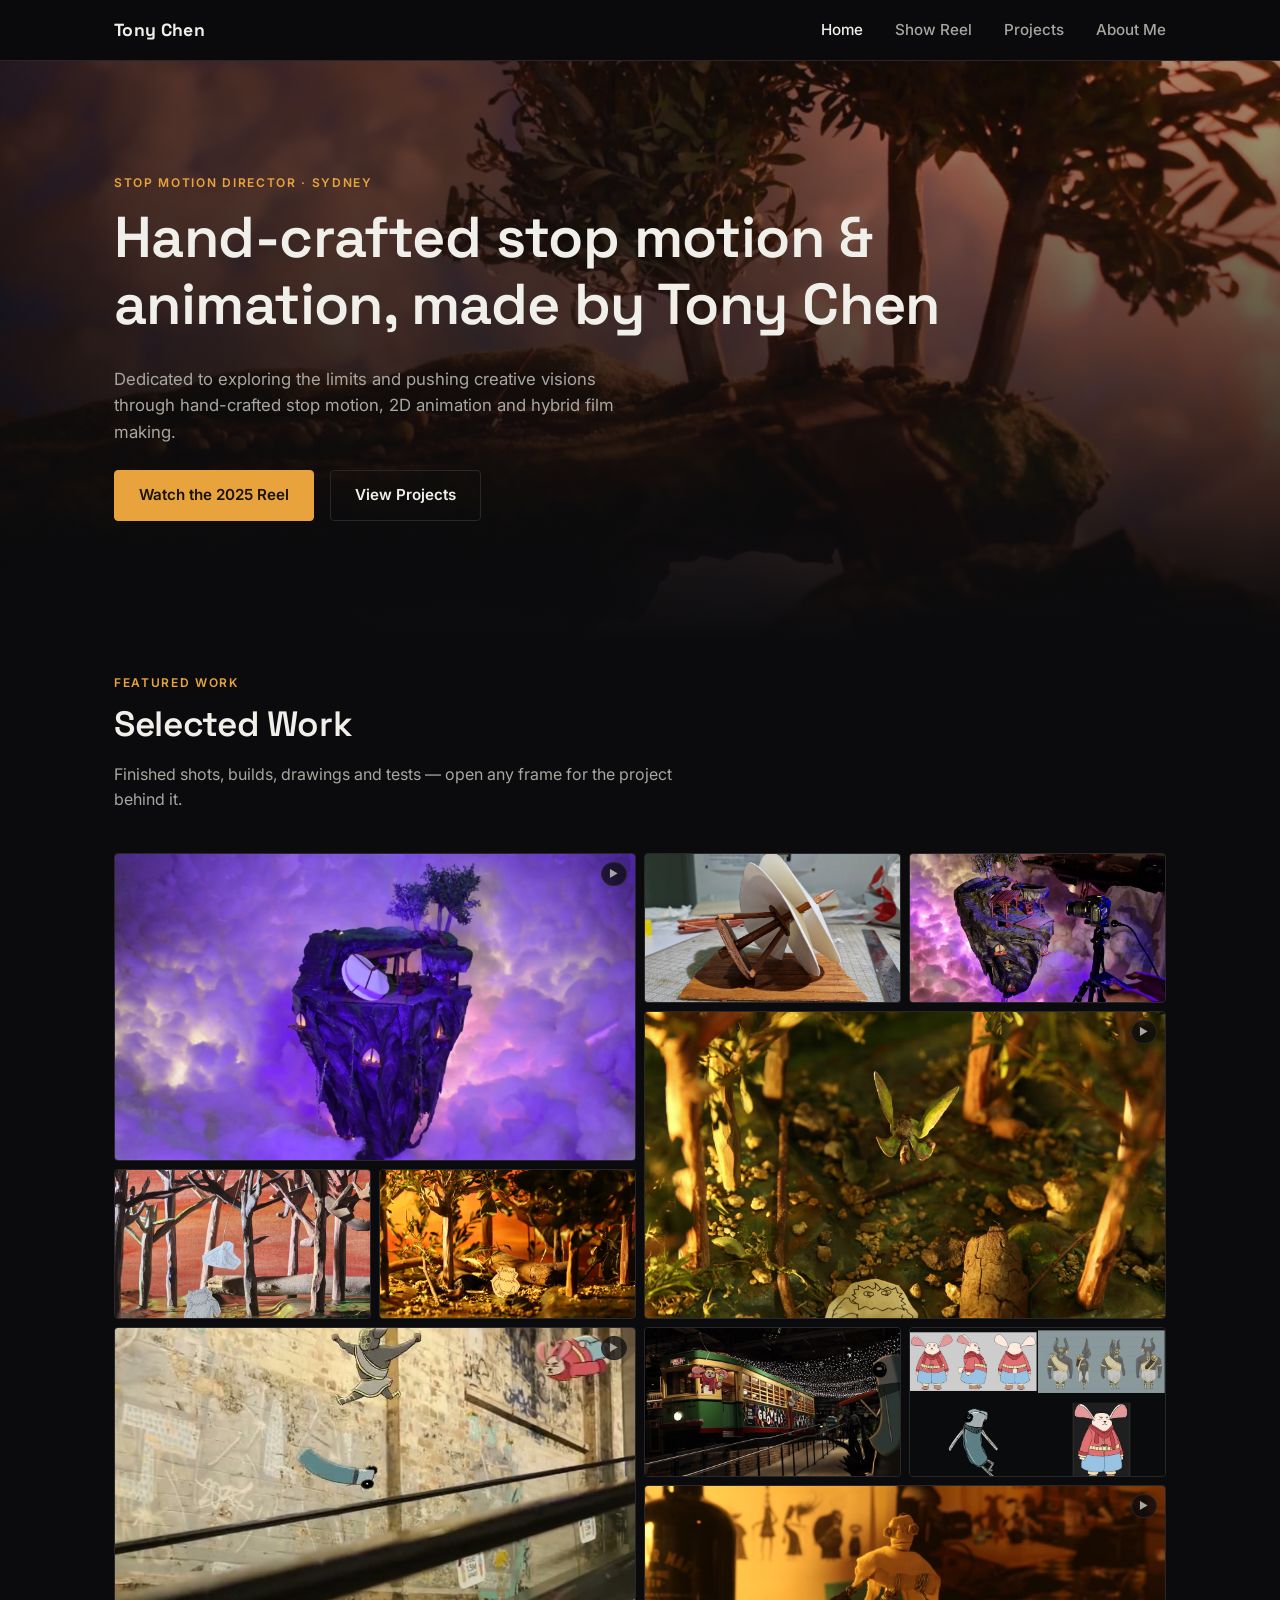
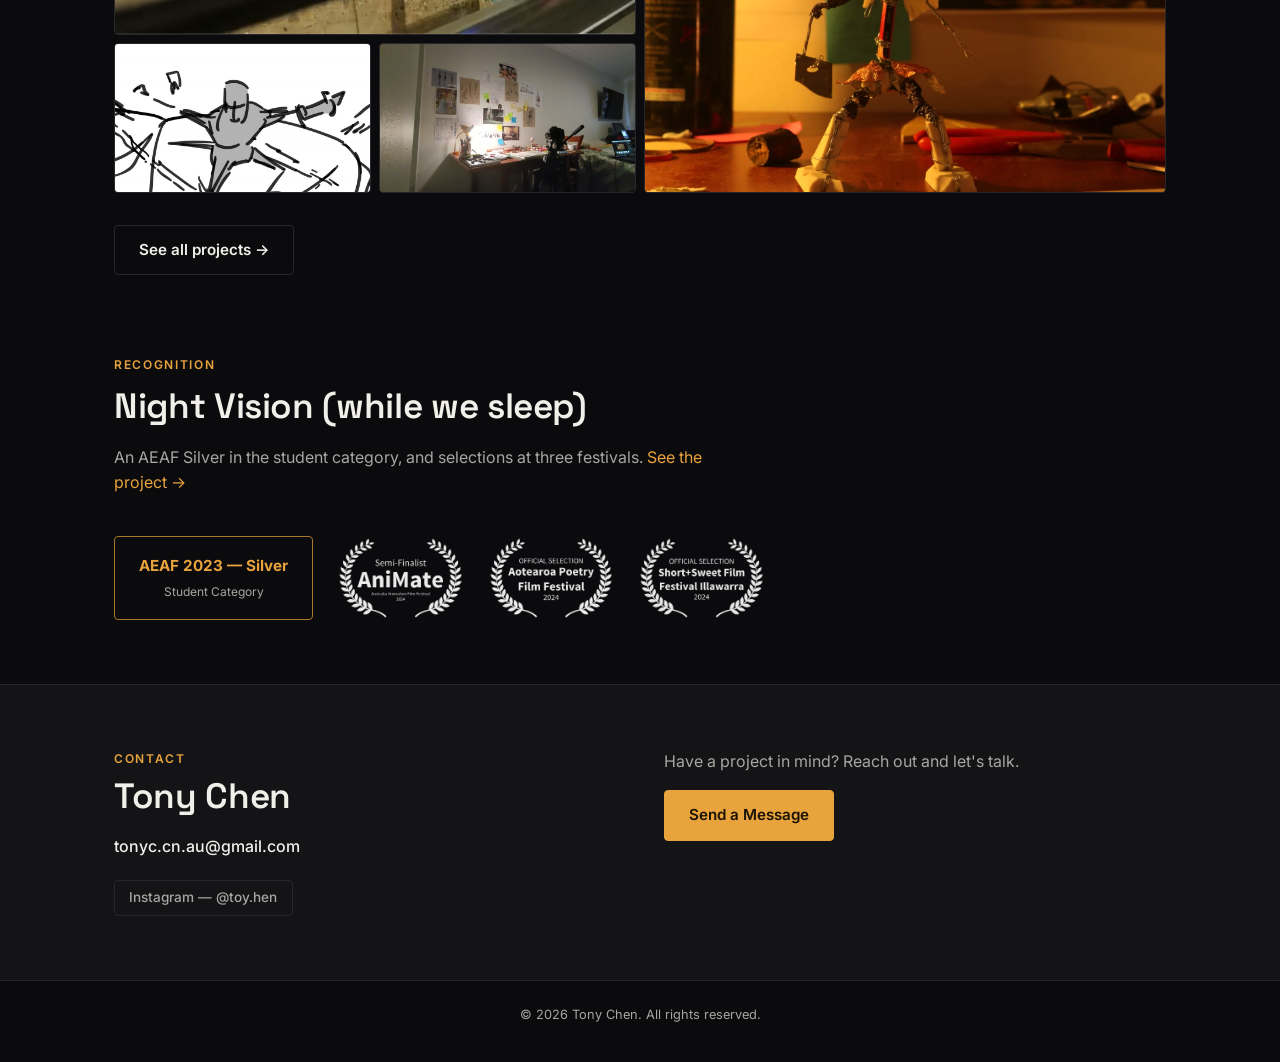
==== index.html @ a819152e "Portfolio site: first public version Hand-coded static site replacing the Wix original. Four project" ====
<!DOCTYPE html>
<html lang="en">
<head>
<meta charset="UTF-8">
<meta name="viewport" content="width=device-width, initial-scale=1.0">
<title>Tony Chen — Stop Motion &amp; Animation Direction</title>
<meta name="description" content="Portfolio of Tony Chen — stop motion, 2D animation and hybrid film making.">
<!-- og:image paths are relative. Once the site has a domain, make the og:/twitter:
     URLs absolute — some scrapers will not resolve a relative one. -->
<meta property="og:type" content="website">
<meta property="og:title" content="Tony Chen — Stop Motion &amp; Animation Direction">
<meta property="og:description" content="Hand-crafted stop motion, 2D animation and hybrid film making.">
<meta property="og:image" content="images/hero-poster.jpg">
<meta name="twitter:card" content="summary_large_image">
<link rel="preconnect" href="https://fonts.googleapis.com">
<link href="https://fonts.googleapis.com/css2?family=Inter:wght@400;500;600&family=Space+Grotesk:wght@600;700&display=swap" rel="stylesheet">
<link rel="stylesheet" href="css/style.css">
</head>
<body>

<header class="site-header">
  <nav class="nav">
    <a href="index.html" class="nav-brand">Tony Chen</a>
    <button class="nav-toggle" aria-label="Toggle navigation" aria-expanded="false">&#9776;</button>
    <ul class="nav-links">
      <li><a href="index.html" aria-current="page">Home</a></li>
      <li><a href="reel.html">Show Reel</a></li>
      <li><a href="projects.html">Projects</a></li>
      <li><a href="about.html">About Me</a></li>
    </ul>
  </nav>
</header>

<!-- Hero loop: LUM_0269, the island deck against cloud. 14.3s, 24fps, 471KB.
     It loops on a CROSSFADE — the clip's tail is blended into its head, so the
     footage returns to its own first frame with no cut. That works on any shot
     and nothing ever plays backwards, which is why it replaced the palindrome
     the first hero used: a palindrome reversed the shot's propeller and made
     the cloud breathe in and out.

     NO ZOOM. A sine-eased zoom was tried here and cut on 15 Aug 2026 — Tony
     found it motion-sickening. The shot is locked off, so what is left is the
     cloud drifting in the upper right and nothing else. That is deliberate:
     this is the one clip on the site that plays unasked, so it should be calm.

     The poster is frame 0 of the loop (source t=1.2s), so the still-to-motion
     swap is invisible and a refused autoplay just leaves a still. It is
     decorative: aria-hidden, not focusable, no controls.
     An alternative cut of LUM_0272 is at ../hero-alt-LUM_0272.mp4 (outside the
     site so it never ships) — drop it in as hero-loop.mp4 to switch. -->
<section class="hero" data-hero-video>
  <video class="hero-media" data-src="images/hero-loop.mp4" poster="images/hero-poster.jpg"
         muted loop playsinline preload="none" aria-hidden="true" tabindex="-1"></video>
  <div class="container hero-inner">
    <p class="eyebrow">Stop Motion Director &middot; Sydney</p>
    <h1>Hand-crafted stop motion &amp; animation, made by Tony Chen</h1>
    <p class="hero-tagline">Dedicated to exploring the limits and pushing creative visions through hand-crafted stop motion, 2D animation and hybrid film making.</p>
    <div class="hero-actions">
      <a href="reel.html" class="btn btn-primary">Watch the 2025 Reel</a>
      <a href="projects.html" class="btn btn-ghost">View Projects</a>
    </div>
  </div>
</section>

<!-- The reel embed moved to reel.html. The hero carries a silent cut of it and
     the hero CTA is the way through, so an embed here would only be the same
     film twice on one page. -->

<section class="section-tight">
  <div class="container">
    <div class="section-head">
      <p class="eyebrow">Featured Work</p>
      <h2>Selected Work</h2>
      <p>Finished shots, builds, drawings and tests &mdash; open any frame for
        the project behind it.</p>
    </div>

    <!-- CONTACT SHEET.
         Cells auto-place with `grid-auto-flow: dense`, so the order here is the
         only thing that decides the layout — no cell is hand-positioned, and
         adding one does not mean re-planning the grid.

         TILING: a feature is 2x2, a frame is 1x1. The order below is
         **feature, frame, frame — repeated four times**, which is the one
         arrangement that tiles with no holes at 4, 3 AND 2 columns. An order
         tuned for 4 columns alone opened three holes at the 3-column
         breakpoint. **If you add or remove cells, re-check every breakpoint**:
         rows x cols must equal features*4 + frames.

         NO CAPTIONS, deliberately. This is the home page and the images are
         meant to be judged on looks, so nothing is titled here — the projects
         page carries the names and the detail. That makes each image's `alt`
         the only accessible name its link has, so **every cell must keep a
         descriptive alt**.

         Only the features carry data-clip, and even then the still is the
         point — the clip is a bonus that never loads on touch, where there is
         no pointer to trigger it. -->
    <div class="sheet" data-sheet>

      <!-- VINCI'S VOYAGE — finished / build / studio -->
      <a class="sheet-cell is-feature" href="projects/vincis-voyage.html"
         data-clip="images/projects/vv-water.mp4">
        <img src="images/projects/vv-moment-dusk.jpg"
             alt="The floating island lit from within, drifting in violet cloud" loading="lazy">
      </a>
      <a class="sheet-cell" href="projects/vincis-voyage.html">
        <img src="images/projects/vv-propeller-2.jpg"
             alt="The propeller laid on cutting mat" loading="lazy">
      </a>
      <a class="sheet-cell" href="projects/vincis-voyage.html">
        <img src="images/projects/vv-shoot-m1-poster.jpg"
             alt="The island set lit magenta with the camera beside it" loading="lazy">
      </a>

      <!-- NIGHT VISION — finished night half / the day half / studio -->
      <a class="sheet-cell is-feature" href="projects/night-vision.html"
         data-clip="images/projects/nv-shot3.mp4">
        <img src="images/projects/nv-shot3-poster.jpg"
             alt="A leaf-winged creature hovering over the forest floor in warm gold light" loading="lazy">
      </a>
      <a class="sheet-cell" href="projects/night-vision.html">
        <img src="images/projects/nv-test-clip-poster.jpg"
             alt="Early test shot of Night Vision" loading="lazy">
      </a>
      <a class="sheet-cell" href="projects/night-vision.html">
        <img src="images/projects/nv-step-s2-poster.jpg"
             alt="The forest set under warm light, the paper creature among fallen logs" loading="lazy">
      </a>

      <!-- TRAMSHEDS JOY RIDE — finished / location / character design -->
      <a class="sheet-cell is-feature" href="projects/tramsheds-joyride.html"
         data-clip="images/projects/tj-s060-after.mp4">
        <img src="images/projects/tj-s060-after-poster.jpg"
             alt="Hand-drawn characters composited onto the brick wall above the tram line" loading="lazy">
      </a>
      <a class="sheet-cell" href="projects/tramsheds-joyride.html">
        <img src="images/projects/tramsheds-joyride.jpg"
             alt="The green tram under strings of lights, with the characters composited in" loading="lazy">
      </a>
      <a class="sheet-cell" href="projects/tramsheds-joyride.html">
        <img src="images/projects/tj-character.jpg"
             alt="Turnarounds for the rabbit, the cat and Ben the Can" loading="lazy">
      </a>

      <!-- PIECE IT TOGETHER — finished / animatic / studio -->
      <a class="sheet-cell is-feature" href="projects/piece-it-together.html"
         data-clip="images/projects/pit-highlight.mp4">
        <img src="images/projects/pit-highlight.jpg"
             alt="The wire and paper puppet standing on the workbench under a desk lamp" loading="lazy">
      </a>
      <a class="sheet-cell" href="projects/piece-it-together.html">
        <img src="images/projects/pit-animatic-poster.jpg"
             alt="A figure drawn in bold line for the animatic" loading="lazy">
      </a>
      <a class="sheet-cell" href="projects/piece-it-together.html">
        <img src="images/projects/pit-shoot-poster.jpg"
             alt="The workbench set up to shoot, lit by a desk lamp" loading="lazy">
      </a>

    </div>
    <p style="margin-top:2rem;"><a href="projects.html" class="btn btn-ghost">See all projects &rarr;</a></p>
  </div>
</section>

<!-- All four of these are for Night Vision, so the section says so and links
     there. They are not a general award shelf and must not read as one. -->
<section class="section-tight">
  <div class="container">
    <div class="section-head">
      <p class="eyebrow">Recognition</p>
      <h2>Night Vision (while we sleep)</h2>
      <p>An AEAF Silver in the student category, and selections at three
        festivals. <a href="projects/night-vision.html">See the project &rarr;</a></p>
    </div>
    <div class="laurels">
      <a class="laurel-badge" href="https://aeaf.tv/hall-of-fame/aeaf-awardfs-2023-winners" target="_blank" rel="noopener">
        <span class="badge-award">AEAF 2023 &mdash; Silver</span>
        <span class="badge-detail">Student Category</span>
      </a>
      <img src="images/projects/laurel-animate.png" alt="Semi-Finalist, AniMate Australia Animation Film Festival 2024" loading="lazy">
      <img src="images/projects/laurel-aotearoa.png" alt="Official Selection, Aotearoa Poetry Film Festival 2024" loading="lazy">
      <img class="laurel-invert" src="images/projects/laurel-shortsweet.png" alt="Official Selection, Short+Sweet Film Festival Illawarra 2024" loading="lazy">
    </div>
  </div>
</section>

<section class="contact">
  <div class="container">
    <div class="contact-grid">
      <div class="contact-details">
        <p class="eyebrow">Contact</p>
        <h2>Tony Chen</h2>
        <p><a href="mailto:tonyc.cn.au@gmail.com">tonyc.cn.au@gmail.com</a></p>
        <div class="social-links">
          <a href="https://www.instagram.com/toy.hen/" target="_blank" rel="noopener">Instagram &mdash; @toy.hen</a>
        </div>
      </div>
      <div>
        <p>Have a project in mind? Reach out and let's talk.</p>
        <a href="about.html#contact" class="btn btn-primary">Send a Message</a>
      </div>
    </div>
  </div>
</section>

<footer class="site-footer">
  <p>&copy; <span id="year"></span> Tony Chen. All rights reserved.</p>
</footer>

<script src="js/script.js"></script>
<script>document.getElementById("year").textContent = new Date().getFullYear();</script>
</body>
</html>
---- css/style.css ----
/* ---------- Design tokens ---------- */
:root {
  --bg: #0b0b0d;
  --bg-alt: #141416;
  --card: #19191c;
  --card-border: #28282c;
  --text: #f1efe9;
  --text-dim: #a8a6a0;
  --accent: #e8a33d;
  --accent-dim: #a97728;
  --max-width: 1100px;
  --radius: 4px;
  font-size: 16px;
}

* { box-sizing: border-box; }

html { scroll-behavior: smooth; }

body {
  margin: 0;
  background: var(--bg);
  color: var(--text);
  font-family: "Inter", -apple-system, BlinkMacSystemFont, "Segoe UI", Helvetica, Arial, sans-serif;
  line-height: 1.6;
  -webkit-font-smoothing: antialiased;
}

h1, h2, h3, h4 {
  font-family: "Space Grotesk", "Inter", sans-serif;
  font-weight: 600;
  line-height: 1.15;
  margin: 0 0 0.5em;
  letter-spacing: -0.01em;
}

h1 { font-size: clamp(2.2rem, 5vw, 3.6rem); }
h2 { font-size: clamp(1.6rem, 3vw, 2.2rem); }
h3 { font-size: 1.25rem; }

p { margin: 0 0 1em; color: var(--text-dim); }

a { color: var(--accent); text-decoration: none; }
a:hover { text-decoration: underline; }

img { max-width: 100%; display: block; }

.container {
  max-width: var(--max-width);
  margin: 0 auto;
  padding: 0 1.5rem;
}

.eyebrow {
  text-transform: uppercase;
  letter-spacing: 0.14em;
  font-size: 0.75rem;
  color: var(--accent);
  font-weight: 600;
}

/* ---------- Header / nav ---------- */
.site-header {
  position: sticky;
  top: 0;
  z-index: 50;
  background: rgba(11, 11, 13, 0.85);
  backdrop-filter: blur(8px);
  border-bottom: 1px solid var(--card-border);
}

.nav {
  max-width: var(--max-width);
  margin: 0 auto;
  padding: 1rem 1.5rem;
  display: flex;
  align-items: center;
  justify-content: space-between;
}

.nav-brand {
  font-family: "Space Grotesk", sans-serif;
  font-weight: 700;
  font-size: 1.1rem;
  color: var(--text);
  letter-spacing: 0.02em;
}
.nav-brand:hover { text-decoration: none; color: var(--accent); }

.nav-links {
  display: flex;
  gap: 2rem;
  list-style: none;
  margin: 0;
  padding: 0;
}

.nav-links a {
  color: var(--text-dim);
  font-size: 0.95rem;
  font-weight: 500;
}
.nav-links a:hover,
.nav-links a[aria-current="page"] {
  color: var(--text);
  text-decoration: none;
}

.nav-toggle {
  display: none;
  background: none;
  border: none;
  color: var(--text);
  font-size: 1.6rem;
  cursor: pointer;
  padding: 0.25rem 0.5rem;
}

@media (max-width: 720px) {
  .nav-toggle { display: block; }
  .nav-links {
    position: absolute;
    top: 100%;
    left: 0;
    right: 0;
    flex-direction: column;
    gap: 0;
    background: var(--bg-alt);
    border-bottom: 1px solid var(--card-border);
    max-height: 0;
    overflow: hidden;
    transition: max-height 0.25s ease;
  }
  .nav-links.open { max-height: 300px; }
  .nav-links li { border-top: 1px solid var(--card-border); }
  .nav-links a { display: block; padding: 1rem 1.5rem; }
}

/* ---------- Hero ---------- */
.hero {
  position: relative;
  min-height: 62vh;
  display: flex;
  align-items: flex-end;
  background: var(--bg) center / cover no-repeat;
  isolation: isolate;
  overflow: hidden;
}

/* The background loop. Sits behind the scrim at -2; .hero::before is -1 and the
   content stays at auto, which `isolation: isolate` keeps scoped to the hero. */
.hero-media {
  position: absolute;
  inset: 0;
  width: 100%;
  height: 100%;
  object-fit: cover;
  z-index: -2;
  pointer-events: none;
}

/* Two scrims, not one. The vertical pass carries most of the legibility — the
   text sits low, where it is already at 0.85. The horizontal pass then settles
   the left so the subject on the right holds the eye.

   THE EYEBROW IS THE BINDING CONSTRAINT, not the headings. It is --accent
   (#e8a33d) over cloud that blows out to (255,159,123): orange on orange. At
   0.60/0.34, worst case across every frame of the current clip is h1 11.58:1,
   tagline 5.78:1, eyebrow 5.59:1. A lighter 0.45/0.18 would put the eyebrow at
   4.53:1 — over the 4.5 line by a hair, which is too thin to ship when the
   cloud brightness moves. Do not lighten this without re-measuring.

   MEASURE AGAINST REAL GLYPH BOXES, NOT ELEMENT BOXES. .eyebrow and h1 are
   block elements a full 1052px wide, while the eyebrow's text is only 257px of
   that — sampling the element box reads the bright cloud far to the right of
   any actual letter and reports a failure that is not there. Use
   Range.selectNodeContents(el).getClientRects(), which returns one rect per
   rendered line.

   RE-MEASURE WHENEVER THE CLIP CHANGES — a warmer or brighter shot moves the
   eyebrow first, and the eyebrow is what fails first. */
.hero::before {
  content: "";
  position: absolute;
  inset: 0;
  background:
    linear-gradient(90deg, rgba(11,11,13,0.60) 0%, rgba(11,11,13,0.34) 42%, rgba(11,11,13,0) 75%),
    linear-gradient(180deg, rgba(11,11,13,0.35) 0%, rgba(11,11,13,0.85) 78%, var(--bg) 100%);
  z-index: -1;
}

/* padding-block, NOT the padding shorthand. This element is `container
   hero-inner`, and .container's `padding: 0 1.5rem` is what keeps the heading
   off the viewport edge. A shorthand here comes later in the file and silently
   zeroes that, which only shows up once the viewport is near or below
   --max-width — above it, margin:auto supplies the inset and hides the bug. */
.hero-inner {
  padding-block: 3rem 3.5rem;
  width: 100%;
}

.hero-tagline {
  max-width: 46ch;
  color: var(--text-dim);
  font-size: 1.05rem;
}

.hero-actions {
  display: flex;
  gap: 1rem;
  margin-top: 1.5rem;
  flex-wrap: wrap;
}

/* ---------- Buttons ---------- */
.btn {
  display: inline-block;
  padding: 0.75rem 1.5rem;
  border-radius: var(--radius);
  font-weight: 600;
  font-size: 0.95rem;
  border: 1px solid var(--accent);
  transition: background 0.15s ease, color 0.15s ease;
}
.btn:hover { text-decoration: none; }

.btn-primary {
  background: var(--accent);
  color: #1a1204;
}
.btn-primary:hover { background: #f2b654; }

.btn-ghost {
  background: transparent;
  color: var(--text);
  border-color: var(--card-border);
}
.btn-ghost:hover { border-color: var(--accent); color: var(--accent); }

/* ---------- Sections ---------- */
section { padding: 4rem 0; }
.section-tight { padding: 2rem 0; }

.section-head {
  margin-bottom: 2.5rem;
  max-width: 60ch;
}

/* ---------- Video embed ---------- */
.video-frame {
  position: relative;
  width: 100%;
  aspect-ratio: 16 / 9;
  background: var(--card) center / cover no-repeat;
  border-radius: var(--radius);
  overflow: hidden;
  border: 1px solid var(--card-border);
}

.video-frame iframe {
  position: absolute;
  inset: 0;
  width: 100%;
  height: 100%;
  border: 0;
}

/* ---------- Contact sheet ----------
   The home page's index of work. A sheet of frames rather than a list of
   projects: the four films take 2x2 cells, single frames take 1x1, and the mix
   is the point — it shows range and depth in the vertical space four large
   tiles used to take, and it grows by adding a cell rather than a row.

   Deliberately NOT a hover-driven component. Every cell is a still with a
   readable label; a clip on a feature is a bonus. Half of all visitors have no
   pointer at all, so nothing here may depend on hover to make sense. */
.sheet {
  --sheet-gap: 0.5rem;
  display: grid;
  grid-template-columns: repeat(4, 1fr);
  /* Rows are sized in vw rather than fr so a 1x1 cell stays roughly 16:9 across
     widths. A percentage here would resolve against the grid's *height*, which
     is the classic trap — it cannot be derived from the column width in CSS. */
  grid-auto-rows: clamp(96px, 12.2vw, 150px);
  gap: var(--sheet-gap);
  /* Lets a 1x1 backfill a gap a 2x2 could not use. Without this the sheet grows
     holes as soon as the cell order stops tiling perfectly. */
  grid-auto-flow: row dense;
}

.sheet-cell {
  position: relative;
  overflow: hidden;
  border-radius: var(--radius);
  border: 1px solid var(--card-border);
  background: var(--bg-alt);
  color: var(--text);
  display: block;
  transition: border-color 0.18s ease;
}
.sheet-cell:hover { text-decoration: none; border-color: var(--accent-dim); }
.sheet-cell:focus-visible {
  outline: 2px solid var(--accent);
  outline-offset: 2px;
  border-color: var(--accent);
}

.sheet-cell.is-feature {
  grid-column: span 2;
  grid-row: span 2;
}

/* Absolute, not in flow: the cell's height comes from the grid row, and an
   in-flow image would keep its natural height and be clipped instead of
   filling — the same trap the scrubber viewer has. */
.sheet-cell img,
.sheet-cell video {
  position: absolute;
  inset: 0;
  width: 100%;
  height: 100%;
  object-fit: cover;
  transition: transform 0.4s ease;
}
.sheet-cell:hover img { transform: scale(1.04); }

.sheet-cell video { opacity: 0; transition: opacity 0.3s ease; }
.sheet-cell video.is-playing { opacity: 1; }

/* There is no .sheet-label rule any more. Captions were removed from the frames
   and then from the features on 14 Aug 2026: the home page is meant to be read
   on looks alone, and the projects page carries the names. The scrim went with
   them, which is why the stills sit brighter here than in any other component. */

/* Marks a feature that has a clip, so a cell with motion says so at rest — the
   same reason the media grid draws a dot per frame. Added by JS only when
   (hover: hover) matches, so it never advertises what a device cannot play. */
.sheet-motion {
  position: absolute;
  right: 0.5rem;
  top: 0.5rem;
  z-index: 3;
  padding: 0.2rem 0.45rem;
  border-radius: 999px;
  background: rgba(11, 11, 13, 0.72);
  border: 1px solid var(--card-border);
  color: var(--text-dim);
  font-size: 0.62rem;
  letter-spacing: 0.06em;
  text-transform: uppercase;
  pointer-events: none;
  transition: opacity 0.2s ease;
}
.sheet-cell:hover .sheet-motion { opacity: 0; }

/* 3 columns then 2. A feature stays 2x2 at every step, so it is half the sheet
   at 4 columns and the full width at 2 — which is the right emphasis on a
   phone, where a 1x1 is already small. */
@media (max-width: 900px) {
  .sheet { grid-template-columns: repeat(3, 1fr); grid-auto-rows: clamp(90px, 15.5vw, 140px); }
}
/* Held at 3 columns down to 480px on purpose. Dropping to 2 any earlier makes
   the sheet enormously tall — at 540px it measured 1578px against 800px at 3
   columns — because 12 cells over 2 columns is 12 rows. */
@media (max-width: 480px) {
  .sheet { grid-template-columns: repeat(2, 1fr); grid-auto-rows: clamp(86px, 26vw, 130px); }
}

@media (prefers-reduced-motion: reduce) {
  .sheet-cell img { transition: none; }
  .sheet-cell:hover img { transform: none; }
}

/* ---------- Project grid ---------- */
.project-grid {
  display: grid;
  grid-template-columns: repeat(auto-fit, minmax(280px, 1fr));
  gap: 1.75rem;
}

/* Four cards at the default 280px land 3 up and strand the fourth on its own
   row. Opt a four-card grid into 2 up, which divides evenly. projects.html has
   five and is deliberately left on the default. */
.project-grid.is-four {
  grid-template-columns: repeat(auto-fit, minmax(min(100%, 420px), 1fr));
}

.project-card {
  position: relative;
  background: var(--card);
  border: 1px solid var(--card-border);
  border-radius: var(--radius);
  overflow: hidden;
  display: flex;
  flex-direction: column;
  transition: transform 0.18s ease, border-color 0.18s ease;
}
.project-card:hover { transform: translateY(-4px); border-color: var(--accent-dim); }

.project-card-media {
  aspect-ratio: 16 / 10;
  background: #0f0f11 center / cover no-repeat;
  position: relative;
}

.project-card-media.no-image {
  display: flex;
  align-items: center;
  justify-content: center;
  color: var(--text-dim);
  font-size: 0.85rem;
  border-bottom: 1px solid var(--card-border);
}

.project-card-body {
  padding: 1.25rem 1.4rem 1.5rem;
  flex: 1;
  display: flex;
  flex-direction: column;
}

.project-card-body h3 { margin-bottom: 0.35rem; }

.project-card-body a.card-link {
  color: var(--text);
  text-decoration: none;
}
.project-card-body a.card-link:hover { color: var(--accent); }

/* Stretch the title link to cover the whole card, so clicking anywhere
   (image, description) navigates — matching the hover animation on
   .project-card, which already implies the whole card is interactive. */
.project-card-body a.card-link::after {
  content: "";
  position: absolute;
  inset: 0;
}
.project-card-body a.card-link:focus-visible {
  outline: 2px solid var(--accent);
  outline-offset: 2px;
}

.project-meta {
  list-style: none;
  padding: 0;
  margin: 0.75rem 0 0;
  font-size: 0.85rem;
  color: var(--text-dim);
}
.project-meta li { margin-bottom: 0.2rem; }
.project-meta span { color: var(--text); font-weight: 500; }

/* ---------- Project detail page ---------- */
.project-hero-media { margin-bottom: 2rem; }
.project-hero-media img {
  width: 100%;
  border: 1px solid var(--card-border);
  border-radius: var(--radius);
}

.laurels {
  display: flex;
  flex-wrap: wrap;
  align-items: center;
  gap: 1.5rem;
  margin: 0.5rem 0 2rem;
}
.laurels img { height: 84px; width: auto; opacity: 0.92; }
.laurel-invert { filter: invert(1); }

.laurel-badge {
  display: flex;
  flex-direction: column;
  align-items: center;
  justify-content: center;
  height: 84px;
  padding: 0 1.5rem;
  border: 1px solid var(--accent-dim);
  border-radius: var(--radius);
  text-align: center;
  text-decoration: none;
  color: var(--text);
}
.laurel-badge:hover { border-color: var(--accent); text-decoration: none; }
.laurel-badge .badge-award {
  font-weight: 700;
  font-size: 0.95rem;
  color: var(--accent);
  white-space: nowrap;
}
.laurel-badge .badge-detail {
  font-size: 0.75rem;
  color: var(--text-dim);
  margin-top: 0.2rem;
}

.meta-grid {
  display: grid;
  grid-template-columns: repeat(auto-fit, minmax(160px, 1fr));
  gap: 1.5rem;
  padding: 1.5rem;
  background: var(--card);
  border: 1px solid var(--card-border);
  border-radius: var(--radius);
  margin-bottom: 2.5rem;
}
.meta-item .eyebrow { display: block; margin-bottom: 0.3rem; }
.meta-item p { margin: 0; color: var(--text); }

.gallery {
  display: grid;
  grid-template-columns: repeat(auto-fit, minmax(220px, 1fr));
  gap: 1rem;
  margin-top: 2rem;
}
.gallery img {
  border-radius: var(--radius);
  border: 1px solid var(--card-border);
  width: 100%;
  height: 100%;
  object-fit: cover;
}

/* ---------- Progression scrubber ---------- */
.scrubber { margin-top: 1.5rem; }

.scrub-viewer {
  position: relative;
  aspect-ratio: 16 / 10;
  background: var(--card);
  border: 1px solid var(--card-border);
  border-radius: var(--radius);
  display: grid;
  place-items: center;
  overflow: hidden;
}
/* Position out of flow and pin to the box, then let object-fit letterbox.
   Percentage heights — `max-height: 100%` or `height: 100%` — do NOT resolve
   against a parent whose height comes from `aspect-ratio`, so an in-flow still
   kept its natural height and anything taller than 16:10 was clipped by
   `overflow: hidden`: the storyboard collage lost 93px off the bottom (the
   last row of page three) and the portrait stills lost more than half their
   height. Absolute + inset always resolves. Keep the gap stage in flow,
   though — it needs to be able to scroll inside the box. */
.scrub-viewer img {
  position: absolute;
  inset: 0;
  width: 100%;
  height: 100%;
  object-fit: contain;
  opacity: 0;
  transition: opacity 0.3s ease;
}
.scrub-viewer img.is-shown { opacity: 1; }

/* a stage can be a silent looping clip instead of a still */
/* same sizing as the stills above, and for the same reason */
.scrub-video {
  position: absolute;
  inset: 0;
  width: 100%;
  height: 100%;
  object-fit: contain;
  opacity: 0;
  pointer-events: none;
  transition: opacity 0.3s ease;
}
.scrub-video.is-shown { opacity: 1; pointer-events: auto; }
@media (prefers-reduced-motion: reduce) {
  .scrub-video { transition: none; }
}
/* small "motion" tag so a clip stage is identifiable before you reach it */
.scrub-node.is-motion .node-dot::after {
  content: "";
  position: absolute;
  width: 5px;
  height: 5px;
  border-radius: 50%;
  background: var(--accent);
  transform: translate(11px, -11px);
}
.scrub-node .node-dot { position: relative; }
@media (prefers-reduced-motion: reduce) {
  .scrub-viewer img { transition: none; }
}

/* A gap stage has no image, just a note. The viewer keeps its 16:10 box so
   the frame never resizes between stages; if a note is ever too tall for
   that box it scrolls inside it rather than being clipped or forcing a jump. */
.scrub-gap {
  grid-area: 1 / 1;
  display: none;
  flex-direction: column;
  align-items: center;
  justify-content: center;
  gap: 0.55rem;
  text-align: center;
  padding: 1.25rem;
  color: var(--text-dim);
  max-height: 100%;
  overflow-y: auto;
}
.scrub-gap.is-shown { display: flex; }
.scrub-gap .gap-mark {
  width: 46px;
  height: 46px;
  flex: none;
  border: 2px dashed var(--card-border);
  border-radius: var(--radius);
  display: grid;
  place-items: center;
  font-size: 1.25rem;
  color: var(--text-dim);
}
.scrub-gap strong { color: var(--text); font-weight: 600; }
.scrub-gap span { font-size: 0.85rem; max-width: 36ch; }

/* the box is shortest on narrow screens — tighten the note so it still fits */
@media (max-width: 560px) {
  .scrub-gap { padding: 0.9rem; gap: 0.4rem; }
  .scrub-gap .gap-mark { width: 34px; height: 34px; font-size: 1rem; }
  .scrub-gap strong { font-size: 0.92rem; }
  .scrub-gap span { font-size: 0.78rem; line-height: 1.45; }
}

.scrub-stamp {
  position: absolute;
  top: 0.65rem;
  left: 0.8rem;
  font-size: 0.68rem;
  letter-spacing: 0.08em;
  color: var(--text-dim);
  font-variant-numeric: tabular-nums;
}

/* The track. overflow-x:auto forces overflow-y to auto as well, so the
   active dot — which scales up 15% — gets clipped at the top without
   headroom here. The padding gives it room; margin-top absorbs it so the
   spacing above is unchanged.

   The native scrollbar is hidden: a second scrollbar under the viewer is
   visual noise, and it's a poor signal anyway. Instead the edges fade only
   on the side that actually has more stages (classes set in script.js), and
   the active stage is always scrolled into view. */
/* Holds the rail. Not masked and not scrolled, so the line runs edge to edge
   and reads as continuous even where the dots either side have faded out.
   top = the track's padding-top (5px) + half a dot (8.5px) = the dot centre. */
.scrub-trackwrap {
  position: relative;
  margin-top: 1.1rem;
  /* insets so the rail starts and ends at the first/last dot centre. script.js
     recomputes them on scroll — when an end dot is scrolled off-screen the
     inset clamps to 0 so the rail still runs to the edge. */
  --rail-l: 0px;
  --rail-r: 0px;
  /* Headroom above the dots. `overflow-x: auto` on the track forces overflow-y
     to `auto` too, so anything drawn above the dots is clipped rather than
     overhanging — the motion badge sits ~9px above its dot and needs room, or
     it shows as a sliver of orange along the top edge. The rail derives its
     offset from this so the two can't drift apart. */
  --track-pad-top: 16px;
}
.scrub-trackwrap::before {
  content: "";
  position: absolute;
  left: var(--rail-l);
  right: var(--rail-r);
  /* dot centre: padding + half the 17px dot */
  top: calc(var(--track-pad-top) + 8.5px);
  height: 1px;
  background: var(--card-border);
}

.scrub-track {
  overflow-x: auto;
  padding-top: var(--track-pad-top);
  padding-bottom: 0.4rem;
  scrollbar-width: none;         /* Firefox */
  -ms-overflow-style: none;      /* legacy Edge */
  --fade-l: 0px;
  --fade-r: 0px;
  -webkit-mask-image: linear-gradient(to right,
    transparent 0, #000 var(--fade-l),
    #000 calc(100% - var(--fade-r)), transparent 100%);
  mask-image: linear-gradient(to right,
    transparent 0, #000 var(--fade-l),
    #000 calc(100% - var(--fade-r)), transparent 100%);
}
.scrub-track::-webkit-scrollbar { display: none; }
.scrub-track.fade-start { --fade-l: 56px; }
.scrub-track.fade-end   { --fade-r: 56px; }
.scrub-nodes {
  display: flex;
  gap: 0.2rem;
  position: relative;
  min-width: 100%;
}
/* only offer the grab cursor when there is actually somewhere to pan to */
.scrub-track.fade-start .scrub-nodes,
.scrub-track.fade-end .scrub-nodes { cursor: grab; }
.scrub-node {
  background: none;
  border: 0;
  /* bottom padding only — padding-top would push the dot off the track line.
     Brings the touch target to ~48px tall for comfortable tapping. */
  padding: 0 0 6px;
  font: inherit;
  cursor: pointer;
  flex: 1 0 74px;
  min-width: 0;
  display: flex;
  flex-direction: column;
  align-items: center;
  gap: 0.5rem;
}
.scrub-node .node-dot {
  width: 17px;
  height: 17px;
  border-radius: 50%;
  background: var(--bg);
  border: 2px solid #3f4048;
  transition: border-color 0.15s ease, background 0.15s ease, transform 0.15s ease;
  cursor: grab;
  /* claim the gesture so a touch-drag on a dot scrubs instead of
     scrolling the track sideways */
  touch-action: none;
}

/* while dragging: kill the crossfade and dot easing so scrubbing tracks
   the pointer instantly, and stop labels being text-selected */
.scrubber.is-dragging { user-select: none; }
.scrubber.is-dragging .node-dot { cursor: grabbing; }
.scrubber.is-dragging .scrub-viewer img,
.scrubber.is-dragging .node-dot { transition: none; }

/* panning the track itself (background drag) */
.scrubber.is-panning { user-select: none; }
.scrubber.is-panning .scrub-nodes,
.scrubber.is-panning .node-dot { cursor: grabbing; }
.scrub-node .node-label {
  font-size: 0.65rem;
  letter-spacing: 0.08em;
  text-transform: uppercase;
  color: var(--text-dim);
  white-space: nowrap;
  overflow: hidden;
  text-overflow: ellipsis;
  max-width: 100%;
  transition: color 0.15s ease;
}
.scrub-node:hover .node-dot { border-color: var(--accent-dim); }
.scrub-node:hover .node-label { color: var(--text); }
.scrub-node[aria-current="true"] .node-dot {
  border-color: var(--accent);
  background: var(--accent);
  transform: scale(1.15);
}
.scrub-node[aria-current="true"] .node-label { color: var(--text); }
.scrub-node.is-gap .node-dot { border-style: dashed; }
.scrub-node:focus-visible {
  outline: 2px solid var(--accent);
  outline-offset: 3px;
  border-radius: 4px;
}

.scrub-readout {
  display: flex;
  justify-content: space-between;
  align-items: baseline;
  gap: 1.5rem;
  margin-top: 1.5rem;
  padding-top: 1.1rem;
  border-top: 1px solid var(--card-border);
}
.scrub-readout h3 { margin: 0 0 0.25rem; font-size: 1.05rem; }
.scrub-readout p { margin: 0; font-size: 0.9rem; max-width: 62ch; }
.scrub-count {
  color: var(--accent);
  font-size: 0.8rem;
  white-space: nowrap;
  font-variant-numeric: tabular-nums;
}

/* ---------- Before / after shot comparison ----------
   Two clips of the same shot, played in lockstep. Only plays while on
   screen (script.js), so a page can carry several without thrashing. */
/* Two panels for a before/after, three for a layer build-up. auto-fit rather
   than a fixed column count, so the same class serves both without a modifier;
   the min width stops three panels squeezing to postage stamps on a laptop and
   drops them to two rows instead. */
.compare {
  display: grid;
  grid-template-columns: repeat(auto-fit, minmax(240px, 1fr));
  gap: 1rem;
  margin-top: 1.5rem;
}
@media (max-width: 720px) {
  .compare { grid-template-columns: 1fr; }
}
/* A build-up has to be read in order, and stacking on narrow screens loses the
   left-to-right cue — so number the panels. */
.compare.is-steps { counter-reset: step; }
.compare.is-steps .compare-item { counter-increment: step; }
.compare.is-steps .compare-label strong::before {
  content: counter(step) ". ";
  color: var(--accent);
}

.compare-item {
  margin: 0;
  border: 1px solid var(--card-border);
  border-radius: var(--radius);
  overflow: hidden;
  background: var(--card);
}
/* The box is declared rather than derived, so the panels don't collapse before
   `preload="none"` clips report a size. `object-fit: cover` means a ratio that
   doesn't match the source silently crops it — so a block whose clips aren't
   16:9 overrides --compare-ratio rather than losing frame edges. */
.compare-item video,
.compare-item img {
  display: block;
  width: 100%;
  aspect-ratio: var(--compare-ratio, 16 / 9);
  object-fit: cover;
  background: #111;
}
/* ---------- frame strip ----------
   Consecutive captured frames laid out in order. Where .compare stacks layers
   on one frame, this lays single frames out along time — the stop-motion half
   of the film has no layers to pull apart, only exposures. A fixed column count
   rather than auto-fit, because the frames must divide evenly or the sequence
   reads as a ragged block. Three rather than four: the change between adjacent
   frames is a few pixels of drift, so panel size is what makes it legible, and
   at four the increments fall below the threshold of noticing. */
.framestrip {
  display: grid;
  grid-template-columns: repeat(3, 1fr);
  gap: 0.55rem;
  margin-top: 1.5rem;
}
@media (max-width: 720px) {
  .framestrip { grid-template-columns: repeat(2, 1fr); }
}
.framestrip figure {
  position: relative;
  margin: 0;
  border: 1px solid var(--card-border);
  border-radius: var(--radius);
  overflow: hidden;
  background: var(--card);
}
.framestrip img {
  display: block;
  width: 100%;
  aspect-ratio: 16 / 9;
  object-fit: cover;
}
/* frame counter, sat on the image so the frames stay flush to each other */
.framestrip figcaption {
  position: absolute;
  left: 0;
  bottom: 0;
  font-family: ui-monospace, SFMono-Regular, Menlo, Consolas, monospace;
  font-size: 0.6rem;
  letter-spacing: 0.08em;
  color: var(--text);
  background: rgba(11, 11, 13, 0.74);
  padding: 0.16rem 0.42rem;
  border-top-right-radius: var(--radius);
}
/* The strip is the argument and the clip is the payoff, so the clip must not
   outweigh it — at full width the eye goes straight to the moving thing and
   never returns to the frames. Roughly 1.5 frames wide keeps the order right. */
/* Full width, deliberately: narrowing this leaves dead space beside it and
   breaks the alignment with the grid above. */
/* ---------- media grid ----------
   Related items that are NOT a sequence and NOT in step: each clip runs on its
   own, and there is no shared transport, because a single play/pause would
   imply a correspondence between them that doesn't exist. Click any tile to
   see it large. */
.mediagrid {
  display: grid;
  grid-template-columns: repeat(auto-fit, minmax(150px, 1fr));
  gap: 1rem;
  margin-top: 1.5rem;
}
.mediagrid figure {
  margin: 0;
  position: relative;   /* anchors .frame-dots on multi-frame tiles */
  border: 1px solid var(--card-border);
  border-radius: var(--radius);
  overflow: hidden;
  background: var(--card);
  transition: border-color 0.15s ease;
}

/* Multi-frame tiles cross-fade. The next frame sits on .frame-under and the
   top image fades away to reveal it, so the tile is never transparent over its
   own background. Both layers inherit the .mediagrid img sizing below. */
.mediagrid .frame-under {
  position: absolute;
  top: 0;
  left: 0;
  width: 100%;
  z-index: 0;
  pointer-events: none;
}
.mediagrid .frame-top {
  position: relative;
  z-index: 1;
  /* 0.26s must match FADE_MS in js/script.js — the JS waits exactly that long
     before repointing the top image, so if the two drift the swap lands
     mid-fade and flickers. */
  transition: opacity 0.26s ease;
}
.mediagrid .frame-top.is-fading { opacity: 0; }
.mediagrid .frame-top.no-anim { transition: none; }
@media (prefers-reduced-motion: reduce) {
  .mediagrid .frame-top { transition: none; }
  .mediagrid .frame-top.is-fading { opacity: 1; }
}

/* Multi-frame tiles (JS adds these from data-frames). A dot per frame, so a
   tile that has more to show says so before you hover it. */
.mediagrid .frame-dots {
  position: absolute;
  top: 0.4rem;
  right: 0.45rem;
  display: flex;
  gap: 2px;
  /* above .frame-top, or the fading image sweeps over the dots and they
     appear to blink on every swap */
  z-index: 2;
}
/* the button is a fat hit target; the visible dot is the ::before */
.mediagrid .frame-dot {
  width: 16px;
  height: 16px;
  padding: 0;
  border: 0;
  background: none;
  display: grid;
  place-items: center;
  cursor: pointer;
}
.mediagrid .frame-dot::before {
  content: "";
  width: 5px;
  height: 5px;
  border-radius: 50%;
  background: rgba(11, 11, 13, 0.55);
  box-shadow: 0 0 0 1px rgba(241, 239, 233, 0.45);
  transition: background 0.2s ease, box-shadow 0.2s ease, transform 0.2s ease;
}
.mediagrid .frame-dot.is-on::before {
  background: var(--accent);
  box-shadow: 0 0 0 1px var(--accent);
}
.mediagrid .frame-dot:hover::before,
.mediagrid .frame-dot:focus-visible::before { transform: scale(1.5); }
.mediagrid .frame-dot:focus-visible {
  outline: 1px solid var(--accent);
  outline-offset: -1px;
  border-radius: 50%;
}
@media (prefers-reduced-motion: reduce) {
  .mediagrid .frame-dot::before { transition: none; }
}
.mediagrid figure.is-zoomable { cursor: zoom-in; }
.mediagrid figure:hover,
.mediagrid figure:focus-visible {
  border-color: var(--accent);
  outline: none;
}
.mediagrid video,
.mediagrid img {
  display: block;
  width: 100%;
  aspect-ratio: var(--tile-ratio, 1 / 1);
  object-fit: cover;
  background: #111;
}
.mediagrid figcaption {
  display: flex;
  justify-content: space-between;
  align-items: baseline;
  gap: 0.6rem;
  flex-wrap: wrap;
  padding: 0.6rem 0.8rem 0.7rem;
  border-top: 1px solid var(--card-border);
}
.mediagrid figcaption strong {
  font-size: 0.72rem;
  letter-spacing: 0.11em;
  text-transform: uppercase;
  color: var(--text);
  font-weight: 600;
}
.mediagrid figcaption span { font-size: 0.76rem; color: var(--text-dim); }

/* ---------- lightbox ---------- */
.lightbox {
  position: fixed;
  inset: 0;
  z-index: 200;
  display: grid;
  place-items: center;
  background: rgba(11, 11, 13, 0.93);
  padding: 6vmin 5vmin;
}
.lightbox[hidden] { display: none; }
.lightbox-inner { max-width: min(1100px, 92vw); }
.lightbox-inner video,
.lightbox-inner img {
  display: block;
  max-width: 100%;
  max-height: 78vh;
  width: auto;
  height: auto;
  margin: 0 auto;
  border-radius: var(--radius);
  background: #111;
}
.lightbox-cap {
  margin: 0.9rem 0 0;
  font-size: 0.82rem;
  color: var(--text-dim);
  text-align: center;
}

/* A tile opened from a multi-frame batch steps on click or arrow keys. */
.lightbox-inner img.is-steppable {
  cursor: pointer;
  transition: opacity 0.25s ease;
}
.lightbox-inner img.is-swapping { opacity: 0; }
.lightbox-count {
  margin: 0.35rem 0 0;
  font-size: 0.72rem;
  letter-spacing: 0.12em;
  color: var(--text-dim);
  text-align: center;
}
.lightbox-count:empty { display: none; }
@media (prefers-reduced-motion: reduce) {
  .lightbox-inner img.is-steppable { transition: none; }
}
.lightbox-close {
  position: absolute;
  top: 1rem;
  right: 1rem;
  font: inherit;
  font-size: 0.78rem;
  background: var(--card);
  border: 1px solid var(--card-border);
  color: var(--text);
  border-radius: 100px;
  padding: 0.4rem 1rem;
  cursor: pointer;
}
.lightbox-close:hover { border-color: var(--accent-dim); }

/* ---------- frame stepper ----------
   The strip above is the no-JS floor; script.js replaces it with this. Same
   deal as .figure-grid: `display: grid` beats the UA [hidden] rule, so the
   override has to be explicit or the fallback stays visible underneath. */
.framestrip[hidden] { display: none; }

.stepper { margin-top: 1.5rem; }
.step-viewer {
  position: relative;
  border: 1px solid var(--card-border);
  border-radius: var(--radius);
  overflow: hidden;
  background: #111;
  line-height: 0;
}
.step-viewer video {
  display: block;
  width: 100%;
  aspect-ratio: 16 / 9;
  object-fit: cover;
}
.step-stamp,
.step-count {
  position: absolute;
  font-family: ui-monospace, SFMono-Regular, Menlo, Consolas, monospace;
  font-size: 0.64rem;
  letter-spacing: 0.1em;
  line-height: 1;
  color: var(--text);
  background: rgba(11, 11, 13, 0.72);
  padding: 0.3rem 0.5rem;
}
.step-stamp { top: 0; left: 0; border-bottom-right-radius: var(--radius); }
.step-count { bottom: 0; right: 0; border-top-left-radius: var(--radius); color: var(--accent); }

.step-bar {
  display: flex;
  align-items: center;
  gap: 0.6rem;
  margin-top: 0.85rem;
}
.step-btn,
.step-play {
  font: inherit;
  font-size: 0.78rem;
  background: var(--card);
  border: 1px solid var(--card-border);
  color: var(--text);
  border-radius: 100px;
  padding: 0.4rem 0.9rem;
  cursor: pointer;
  white-space: nowrap;
}
.step-btn { padding: 0.4rem 0.75rem; }
.step-btn:hover,
.step-play:hover { border-color: var(--accent-dim); }
.step-btn:disabled { opacity: 0.35; cursor: default; }

/* the track is the point of the component, so give it the room */
.step-range {
  flex: 1;
  min-width: 0;
  appearance: none;
  -webkit-appearance: none;
  height: 3px;
  border-radius: 2px;
  background: var(--card-border);
  cursor: grab;
}
.step-range:active { cursor: grabbing; }
.step-range::-webkit-slider-thumb {
  -webkit-appearance: none;
  width: 15px;
  height: 15px;
  border-radius: 50%;
  background: var(--accent);
  border: none;
  cursor: grab;
}
.step-range::-moz-range-thumb {
  width: 15px;
  height: 15px;
  border-radius: 50%;
  background: var(--accent);
  border: none;
  cursor: grab;
}
.step-range:focus-visible { outline: 2px solid var(--accent); outline-offset: 4px; }
.step-hint {
  margin-top: 0.6rem;
  font-size: 0.78rem;
  color: var(--text-dim);
}

/* shot picker — auto-fit so adding a fifth shot needs no CSS change */
.step-shots {
  display: grid;
  grid-template-columns: repeat(auto-fit, minmax(120px, 1fr));
  gap: 0.55rem;
  margin-top: 1rem;
}
/* A one-shot stepper has nothing to pick between, and auto-fit would stretch
   the single thumbnail to the full width — a big redundant copy of the frame
   already on screen. Hide the row in that case (Piece It Together's shot 4010).
   Scoped to :only-child, so multi-shot steppers are untouched. */
.step-shots:has(.step-shot:only-child) { display: none; }
.step-shot {
  padding: 0;
  border: 1px solid var(--card-border);
  border-radius: var(--radius);
  background: var(--card);
  color: var(--text-dim);
  cursor: pointer;
  overflow: hidden;
  text-align: left;
  font: inherit;
  transition: border-color 0.15s ease, color 0.15s ease;
}
.step-shot img {
  display: block;
  width: 100%;
  aspect-ratio: 16 / 9;
  object-fit: cover;
  opacity: 0.55;
  transition: opacity 0.15s ease;
}
.step-shot span {
  display: block;
  padding: 0.42rem 0.55rem 0.5rem;
  font-size: 0.66rem;
  letter-spacing: 0.09em;
  text-transform: uppercase;
}
.step-shot:hover { border-color: var(--accent-dim); color: var(--text); }
.step-shot:hover img { opacity: 0.8; }
.step-shot[aria-selected="true"] { border-color: var(--accent); color: var(--text); }
.step-shot[aria-selected="true"] img { opacity: 1; }
.step-shot:focus-visible { outline: 2px solid var(--accent); outline-offset: 2px; }
@media (max-width: 520px) {
  .step-bar { flex-wrap: wrap; }
  .step-range { order: -1; flex-basis: 100%; }
}

.framestrip-result {
  /* all four sides: <figure> carries a 40px UA side margin, which insets this
     from the grid above and reads as a misalignment rather than a choice */
  margin: 0.9rem 0 0;
  border: 1px solid var(--card-border);
  border-radius: var(--radius);
  overflow: hidden;
  background: var(--card);
}
@media (max-width: 720px) {
  .framestrip-result { max-width: 100%; }
}
/* Declared, not derived, so the box doesn't collapse before a preload="none"
   clip reports a size — but `object-fit: cover` means a wrong ratio crops the
   frame silently. Phone footage is often portrait once its rotation flag is
   applied, so a block holding one overrides --result-ratio. */
.framestrip-result video {
  display: block;
  width: 100%;
  aspect-ratio: var(--result-ratio, 16 / 9);
  object-fit: cover;
  background: #111;
}
/* a portrait clip at full column width is overwhelming; keep it to a strip */
.framestrip-result.is-portrait { max-width: 380px; }
.framestrip-result figcaption {
  display: flex;
  justify-content: space-between;
  align-items: baseline;
  gap: 0.75rem;
  padding: 0.7rem 0.95rem 0.85rem;
  border-top: 1px solid var(--card-border);
  font-size: 0.78rem;
  color: var(--text-dim);
}
.framestrip-result figcaption strong {
  font-size: 0.72rem;
  letter-spacing: 0.11em;
  text-transform: uppercase;
  color: var(--accent);
  font-weight: 600;
}

.compare-label {
  display: flex;
  justify-content: space-between;
  align-items: baseline;
  gap: 0.75rem;
  padding: 0.7rem 0.95rem 0.85rem;
  border-top: 1px solid var(--card-border);
}
.compare-label strong {
  font-size: 0.72rem;
  letter-spacing: 0.11em;
  text-transform: uppercase;
  color: var(--text);
  font-weight: 600;
}
.compare-label span { font-size: 0.78rem; color: var(--text-dim); }
.compare-item.is-after .compare-label strong { color: var(--accent); }

/* shared playback control under the pair: previous, play/pause, next */
.compare-bar {
  display: flex;
  align-items: center;
  gap: 0.5rem;
  margin-top: 0.9rem;
}
/* the hint is prose, not part of the button cluster, so give it its own room */
.compare-bar .compare-hint { margin-left: 0.5rem; }
.compare-toggle {
  font: inherit;
  font-size: 0.78rem;
  background: var(--card);
  border: 1px solid var(--card-border);
  color: var(--text);
  border-radius: 100px;
  padding: 0.4rem 1rem;
  cursor: pointer;
}
.compare-toggle:hover { border-color: var(--accent); color: var(--accent); }
.compare-toggle:focus-visible { outline: 2px solid var(--accent); outline-offset: 2px; }

/* Frame step buttons, injected by js/script.js either side of the toggle.
   Same pill as the toggle, narrower, because the glyph carries no width. */
.compare-step {
  font: inherit;
  font-size: 0.78rem;
  line-height: 1;
  background: var(--card);
  border: 1px solid var(--card-border);
  color: var(--text);
  border-radius: 100px;
  padding: 0.4rem 0.75rem;
  cursor: pointer;
}
.compare-step:hover:not(:disabled) { border-color: var(--accent); color: var(--accent); }
.compare-step:focus-visible { outline: 2px solid var(--accent); outline-offset: 2px; }
.compare-step:disabled { opacity: 0.35; cursor: default; }

/* Still used by the single-clip compare on Piece It Together, where the line
   says something about the shot rather than restating that it loops. */
.compare-hint { font-size: 0.78rem; color: var(--text-dim); }

/* Captioned process figures */
.figure-grid {
  display: grid;
  grid-template-columns: repeat(auto-fit, minmax(260px, 1fr));
  gap: 1.5rem;
  margin-top: 1.5rem;
}
/* `display: grid` above would otherwise beat the UA rule for [hidden],
   leaving the source list visible after the scrubber replaces it. */
.figure-grid[hidden] { display: none; }

.figure-grid figure {
  margin: 0;
  background: var(--card);
  border: 1px solid var(--card-border);
  border-radius: var(--radius);
  overflow: hidden;
  display: flex;
  flex-direction: column;
}

.figure-grid img {
  width: 100%;
  aspect-ratio: 16 / 10;
  object-fit: cover;
  border-bottom: 1px solid var(--card-border);
}

.figure-grid figcaption {
  padding: 0.9rem 1.1rem 1.1rem;
  font-size: 0.85rem;
  color: var(--text-dim);
  line-height: 1.5;
}
.figure-grid figcaption strong {
  display: block;
  color: var(--text);
  font-weight: 600;
  margin-bottom: 0.25rem;
}
.figure-grid figcaption h3 {
  font-size: 0.95rem;
  font-weight: 600;
  margin: 0 0 0.25rem;
  letter-spacing: 0;
}
.figure-grid figcaption p { margin: 0; font-size: 0.85rem; }

/* placeholder tile for a stage we have no photo of yet (no-JS fallback) */
.figure-grid .figure-gap {
  aspect-ratio: 16 / 10;
  display: grid;
  place-items: center;
  border-bottom: 1px dashed var(--card-border);
  color: var(--text-dim);
  font-size: 1.3rem;
}

/* Two-moments feature */
.moments {
  display: grid;
  grid-template-columns: repeat(auto-fit, minmax(280px, 1fr));
  gap: 1.5rem;
  margin-top: 1.5rem;
}

.moment {
  border: 1px solid var(--card-border);
  border-radius: var(--radius);
  background: var(--card);
  border-top: 3px solid var(--moment-accent, var(--accent));
  overflow: hidden;   /* keeps the still inside the rounded corners */
}
.moment img {
  display: block;
  width: 100%;
  aspect-ratio: 16 / 9;
  object-fit: cover;
}
.moment-body { padding: 1.35rem 1.6rem 1.6rem; }
.moment h3 { margin-bottom: 0.15rem; }
.moment .moment-time {
  font-size: 0.8rem;
  color: var(--moment-accent, var(--accent));
  text-transform: uppercase;
  letter-spacing: 0.1em;
  font-weight: 600;
  display: block;
  margin-bottom: 0.75rem;
}
.moment p { margin-bottom: 0; font-size: 0.92rem; }
.moment.is-night { --moment-accent: #7f9bd4; }
.moment.is-dawn  { --moment-accent: #e8a33d; }

/* .tag-row / .tag are currently unused - the mood-word rows came out of the
   moment cards on 10 Aug 2026 when the stills went in. Kept so they can go
   back without rewriting the styles. */
.tag-row { display: flex; flex-wrap: wrap; gap: 0.4rem; margin-top: 1rem; }
.tag {
  font-size: 0.72rem;
  letter-spacing: 0.04em;
  text-transform: uppercase;
  color: var(--text-dim);
  border: 1px solid var(--card-border);
  border-radius: 100px;
  padding: 0.22rem 0.7rem;
}

/* Credits */
.credits-list {
  list-style: none;
  padding: 0;
  margin: 1.25rem 0 0;
  display: grid;
  grid-template-columns: repeat(auto-fit, minmax(240px, 1fr));
  gap: 0.6rem 2rem;
}
.credits-list li {
  font-size: 0.9rem;
  color: var(--text);
  padding-bottom: 0.6rem;
  border-bottom: 1px solid var(--card-border);
}
.credits-list .credit-role {
  color: var(--text-dim);
  display: block;
  font-size: 0.75rem;
  text-transform: uppercase;
  letter-spacing: 0.08em;
  margin-bottom: 0.15rem;
}

.project-nav {
  display: flex;
  justify-content: space-between;
  margin-top: 3rem;
  padding-top: 2rem;
  border-top: 1px solid var(--card-border);
}

/* ---------- About page ---------- */
.about-hero {
  display: flex;
  gap: 2.5rem;
  align-items: center;
  flex-wrap: wrap;
  margin-bottom: 2.5rem;
}

.about-portrait {
  width: 220px;
  height: 220px;
  border-radius: 50%;
  background: var(--card);
  border: 1px solid var(--card-border);
  display: flex;
  align-items: center;
  justify-content: center;
  color: var(--text-dim);
  font-size: 0.8rem;
  text-align: center;
  padding: 1rem;
  flex-shrink: 0;
  overflow: hidden;
}
.about-portrait img { width: 100%; height: 100%; object-fit: cover; border-radius: 50%; }

.about-intro { max-width: 56ch; }

/* Vision statement. 60ch matches .section-head, so the prose lines up under
   its heading instead of running the full 1100px container. */
.about-vision { max-width: 60ch; }
.about-vision p { margin-bottom: 1.1rem; }
/* The closing three lines are a stanza, not a paragraph — they are authored as
   separate lines and the <br>s are load-bearing. Slightly larger and undimmed
   so the statement lands on them. */
.about-vision-close {
  color: var(--text);
  font-size: 1.05rem;
  line-height: 1.7;
  margin-top: 1.75rem;
}

/* Unused since the About vision statement landed (16 Aug 2026); kept for the
   remaining portrait placeholder and any future template block. */
.placeholder-block {
  border: 1px dashed var(--card-border);
  border-radius: var(--radius);
  padding: 1.5rem 1.75rem;
  color: var(--text-dim);
  font-size: 0.9rem;
  background: var(--card);
}
.placeholder-block strong { color: var(--text); display: block; margin-bottom: 0.4rem; }

.tools-grid {
  display: grid;
  grid-template-columns: repeat(auto-fit, minmax(100px, 1fr));
  gap: 1.75rem;
  margin-top: 1.5rem;
}

.tool-item {
  display: flex;
  flex-direction: column;
  align-items: center;
  gap: 0.6rem;
  text-align: center;
}
.tool-item img { width: 52px; height: 52px; object-fit: contain; }
.tool-item span { font-size: 0.8rem; color: var(--text-dim); }

/* ---------- Case-study components (UI/UX project pages) ---------- */

/* numbered process steps */
.step-list {
  list-style: none;
  counter-reset: step;
  padding: 0;
  margin: 1.5rem 0 0;
  display: grid;
  gap: 1.1rem;
}
.step-list li {
  counter-increment: step;
  display: grid;
  grid-template-columns: 2rem 1fr;
  gap: 1rem;
  align-items: start;
}
.step-list li::before {
  content: counter(step, decimal-leading-zero);
  font-size: 0.75rem;
  font-weight: 600;
  color: var(--accent);
  font-variant-numeric: tabular-nums;
  padding-top: 0.15rem;
  grid-column: 1;
}
/* the counter is grid item 1, so without this the <span> wraps onto row 2
   and gets squeezed into the narrow number column */
.step-list li strong,
.step-list li span { grid-column: 2; }
.step-list strong { display: block; color: var(--text); margin-bottom: 0.15rem; }
.step-list span { color: var(--text-dim); font-size: 0.9rem; }

/* design-direction previews — the palette is the preview */
.dir-grid {
  display: grid;
  grid-template-columns: repeat(auto-fit, minmax(230px, 1fr));
  gap: 1.25rem;
  margin-top: 1.5rem;
}
.dir-card {
  border: 1px solid var(--card-border);
  border-radius: var(--radius);
  background: var(--card);
  padding: 1.2rem 1.3rem 1.4rem;
  display: flex;
  flex-direction: column;
}
.dir-card.is-chosen { border-color: var(--accent-dim); }
.dir-swatches { display: flex; height: 42px; border-radius: 3px; overflow: hidden; margin-bottom: 1rem; }
.dir-swatches span { flex: 1; }
.dir-card h3 { font-size: 1rem; margin: 0 0 0.3rem; }
.dir-card p { font-size: 0.85rem; margin: 0 0 1rem; }
.dir-verdict {
  margin-top: auto;
  font-size: 0.66rem;
  letter-spacing: 0.12em;
  text-transform: uppercase;
  font-weight: 600;
  color: var(--text-dim);
}
.dir-card.is-chosen .dir-verdict { color: var(--accent); }

/* tech chips */
.chip-row { display: flex; flex-wrap: wrap; gap: 0.5rem; margin-top: 1.25rem; }
.chip {
  font-size: 0.75rem;
  border: 1px solid var(--card-border);
  border-radius: 100px;
  padding: 0.3rem 0.85rem;
  color: var(--text-dim);
}

/* status callout */
.callout {
  margin-top: 2.5rem;
  padding: 1.4rem 1.6rem;
  background: var(--card);
  border: 1px solid var(--card-border);
  border-left: 3px solid var(--accent);
  border-radius: var(--radius);
}
.callout h3 { font-size: 1rem; margin: 0 0 0.4rem; }
.callout p { margin: 0; font-size: 0.9rem; }

/* ---------- Contact ---------- */
.contact {
  background: var(--bg-alt);
  border-top: 1px solid var(--card-border);
}

.contact-grid {
  display: grid;
  grid-template-columns: 1fr 1fr;
  gap: 3rem;
}

@media (max-width: 720px) {
  .contact-grid { grid-template-columns: 1fr; gap: 2rem; }
}

.contact-details p { margin-bottom: 0.5rem; }
.contact-details a { color: var(--text); font-weight: 500; }
.contact-details a:hover { color: var(--accent); }

.social-links {
  display: flex;
  gap: 1rem;
  margin-top: 1.25rem;
}
.social-links a {
  border: 1px solid var(--card-border);
  border-radius: var(--radius);
  padding: 0.4rem 0.9rem;
  font-size: 0.85rem;
  color: var(--text-dim);
}
.social-links a:hover { border-color: var(--accent); color: var(--accent); text-decoration: none; }

form.contact-form { display: flex; flex-direction: column; gap: 1rem; }

.contact-form label {
  font-size: 0.85rem;
  color: var(--text-dim);
  display: block;
  margin-bottom: 0.35rem;
}

.contact-form input,
.contact-form textarea {
  width: 100%;
  background: var(--bg);
  border: 1px solid var(--card-border);
  border-radius: var(--radius);
  padding: 0.7rem 0.85rem;
  color: var(--text);
  font-family: inherit;
  font-size: 0.95rem;
}
.contact-form input:focus,
.contact-form textarea:focus {
  outline: none;
  border-color: var(--accent);
}

.contact-form textarea { resize: vertical; min-height: 110px; }

.form-note {
  font-size: 0.8rem;
  color: var(--text-dim);
  margin-top: -0.25rem;
}

/* ---------- Footer ---------- */
.site-footer {
  padding: 1.5rem 0;
  text-align: center;
  color: var(--text-dim);
  font-size: 0.8rem;
  border-top: 1px solid var(--card-border);
}
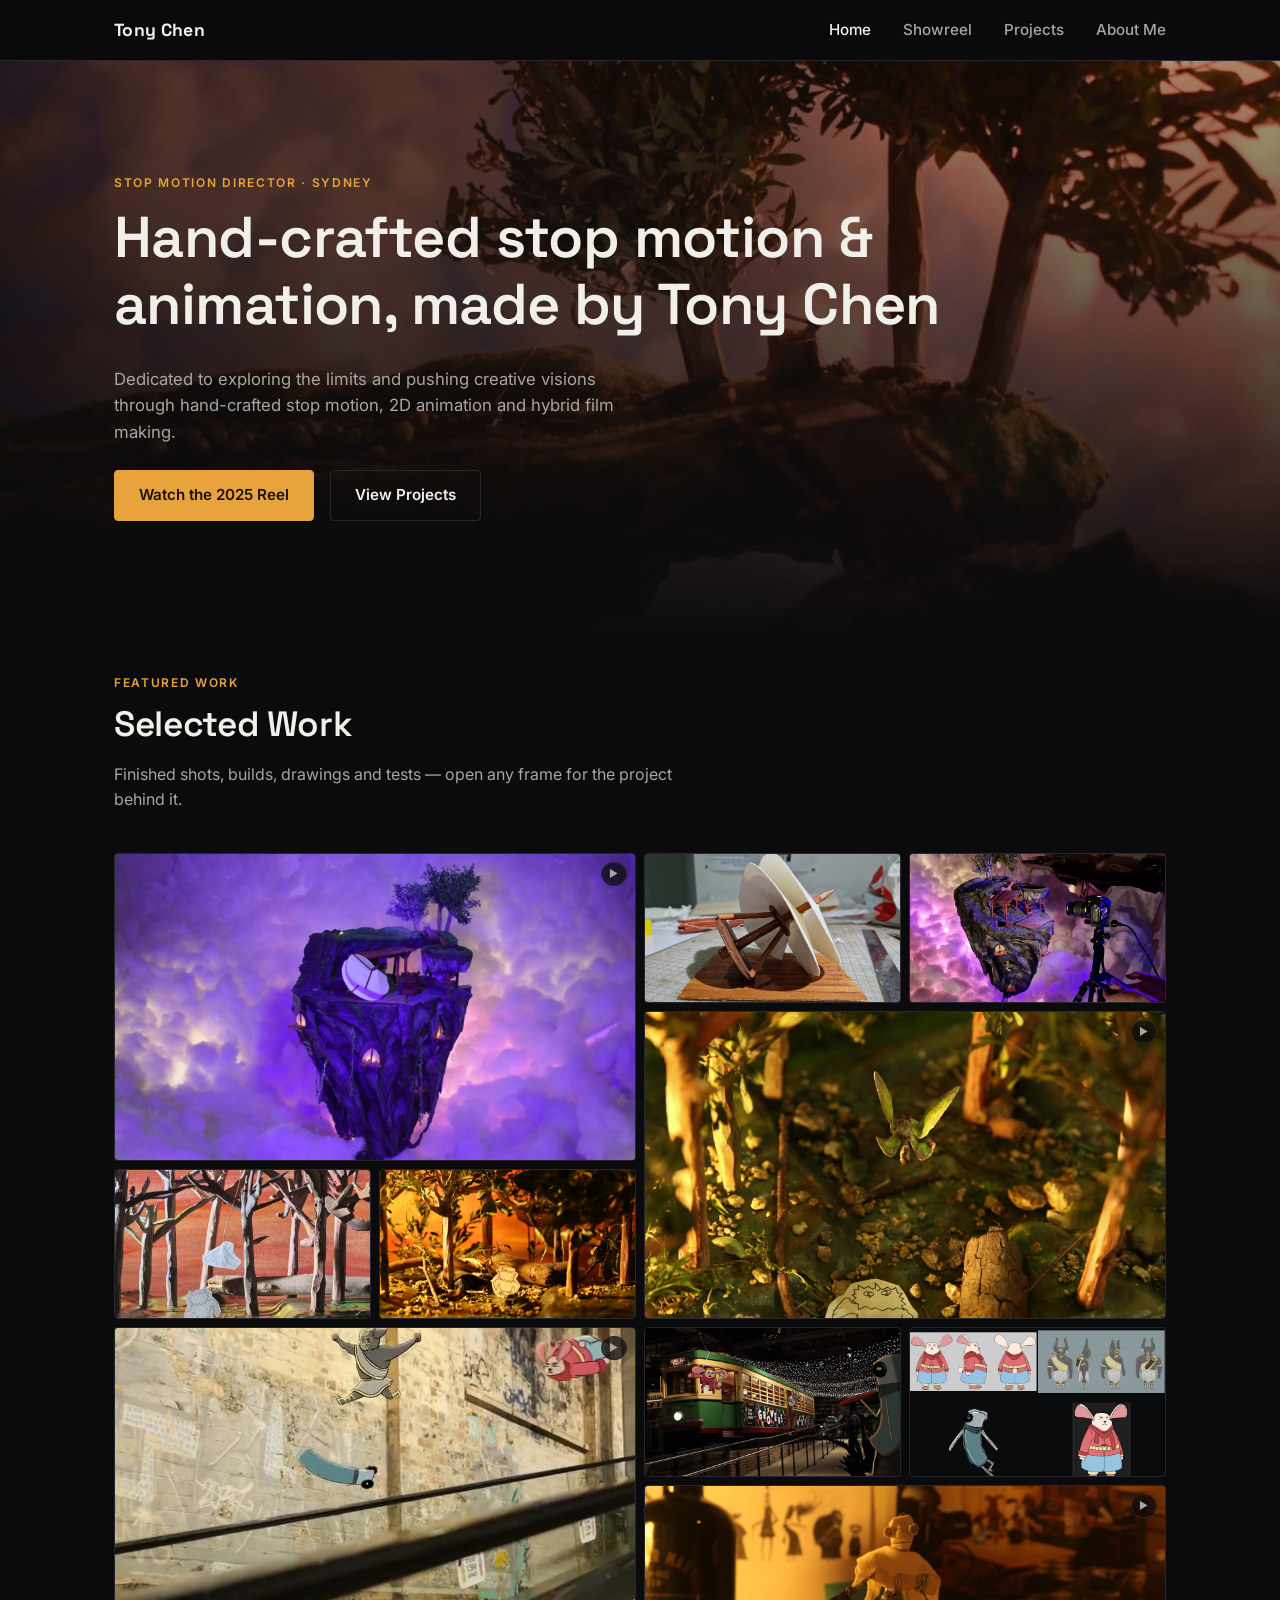
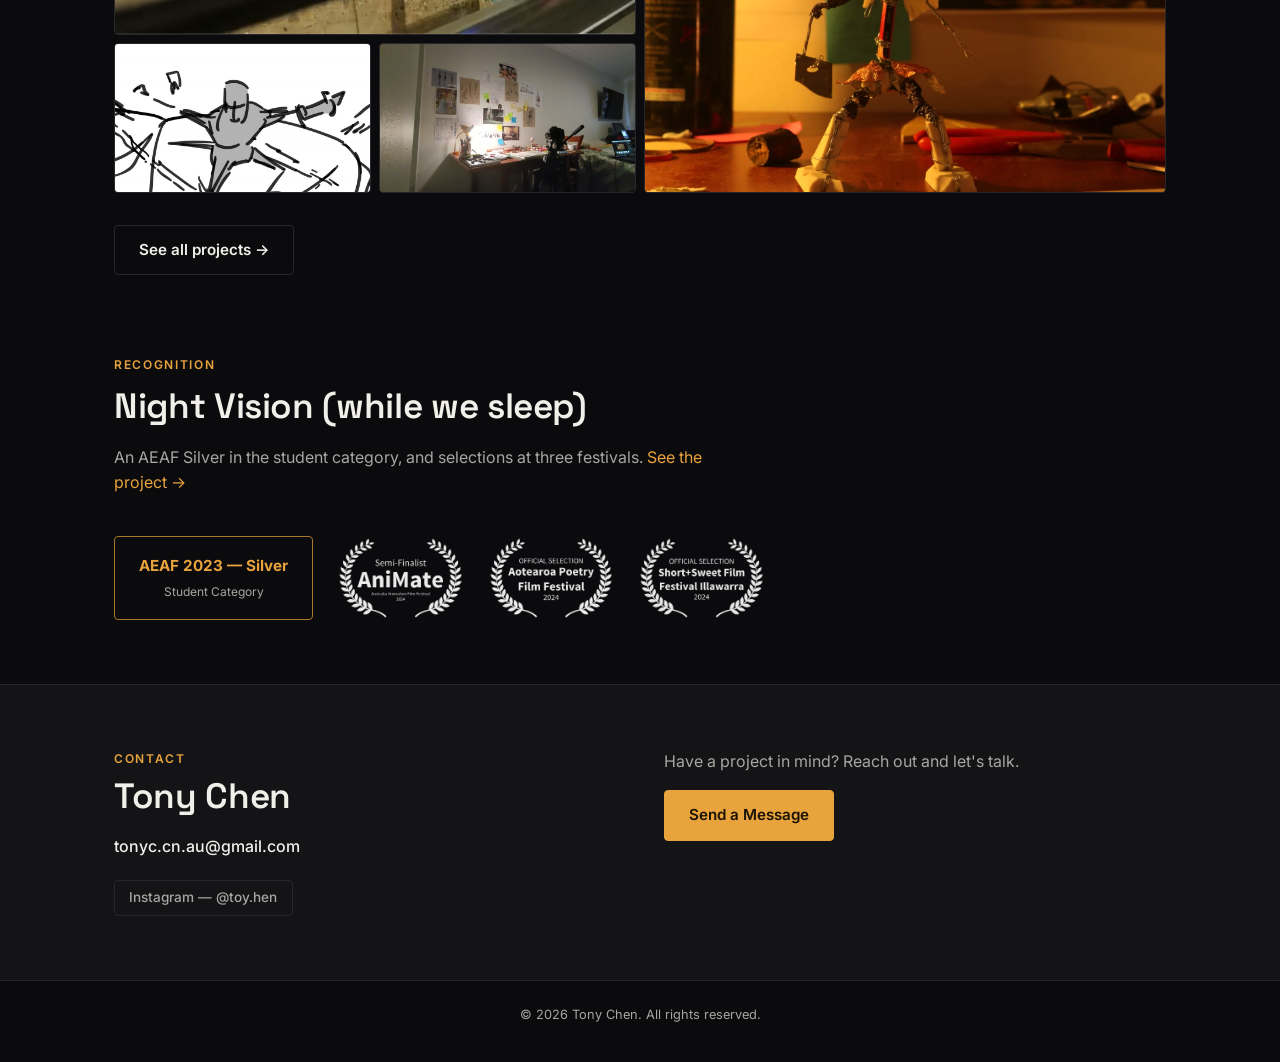
==== commit 8ff89f9f: "Spell "stop motion" unhyphenated, rename Show Reel to Showreel Two consistency passes plus a scrubbe" ====
--- a/index.html
+++ b/index.html
@@ -5,12 +5,15 @@
 <meta name="viewport" content="width=device-width, initial-scale=1.0">
 <title>Tony Chen — Stop Motion &amp; Animation Direction</title>
 <meta name="description" content="Portfolio of Tony Chen — stop motion, 2D animation and hybrid film making.">
-<!-- og:image paths are relative. Once the site has a domain, make the og:/twitter:
-     URLs absolute — some scrapers will not resolve a relative one. -->
+<!-- og: URLs are ABSOLUTE and must stay that way. A relative og:image is not
+     resolved by every scraper, so a shared link came up with a blank card.
+     If the site ever moves off toyhen.github.io/Tony/, these are the four
+     top-level pages to update (index, reel, projects, about). -->
 <meta property="og:type" content="website">
+<meta property="og:url" content="https://toyhen.github.io/Tony/">
 <meta property="og:title" content="Tony Chen — Stop Motion &amp; Animation Direction">
 <meta property="og:description" content="Hand-crafted stop motion, 2D animation and hybrid film making.">
-<meta property="og:image" content="images/hero-poster.jpg">
+<meta property="og:image" content="https://toyhen.github.io/Tony/images/hero-poster.jpg">
 <meta name="twitter:card" content="summary_large_image">
 <link rel="preconnect" href="https://fonts.googleapis.com">
 <link href="https://fonts.googleapis.com/css2?family=Inter:wght@400;500;600&family=Space+Grotesk:wght@600;700&display=swap" rel="stylesheet">
@@ -24,7 +27,7 @@
     <button class="nav-toggle" aria-label="Toggle navigation" aria-expanded="false">&#9776;</button>
     <ul class="nav-links">
       <li><a href="index.html" aria-current="page">Home</a></li>
-      <li><a href="reel.html">Show Reel</a></li>
+      <li><a href="reel.html">Showreel</a></li>
       <li><a href="projects.html">Projects</a></li>
       <li><a href="about.html">About Me</a></li>
     </ul>
--- a/css/style.css
+++ b/css/style.css
@@ -245,6 +245,11 @@
   margin-bottom: 2.5rem;
   max-width: 60ch;
 }
+/* The block's own margin owns the spacing below it. Without this the trailing
+   paragraph adds its 1rem on top of that 2.5rem, so a section head sat 56px
+   clear of its first body paragraph while paragraphs after it sat 16px apart —
+   the head read as detached from the section it introduces. */
+.section-head > p:last-child { margin-bottom: 0; }
 
 /* ---------- Video embed ---------- */
 .video-frame {
@@ -524,6 +529,13 @@
 /* ---------- Progression scrubber ---------- */
 .scrubber { margin-top: 1.5rem; }
 
+/* `data-scrub-bare` — the track without its viewer. Only the case study on the
+   site itself uses this, where the control is the subject rather than the
+   thing it drives. The trackwrap's own margin assumes a viewer sits above it,
+   so it is dropped here; script.js also skips loading any stage media. */
+.scrubber.is-bare .scrub-viewer { display: none; }
+.scrubber.is-bare .scrub-trackwrap { margin-top: 0; }
+
 .scrub-viewer {
   position: relative;
   aspect-ratio: 16 / 10;
@@ -533,6 +545,13 @@
   display: grid;
   place-items: center;
   overflow: hidden;
+  /* Swipe the viewer to change stage (addSwipe in js/script.js). The browser
+     cancels a pointer gesture the moment it claims the touch for scrolling, so
+     it has to be told the horizontal axis belongs to us: pan-y keeps vertical
+     page scrolling native and hands sideways drags to the JS. Without this the
+     swipe works with a mouse and dies on a phone, which is the only place it
+     matters. */
+  touch-action: pan-y;
 }
 /* Position out of flow and pin to the box, then let object-fit letterbox.
    Percentage heights — `max-height: 100%` or `height: 100%` — do NOT resolve
@@ -733,6 +752,48 @@
 .scrubber.is-dragging .scrub-viewer img,
 .scrubber.is-dragging .node-dot { transition: none; }
 
+/* The blob that travels the rail while you drag.
+
+   It is a SEPARATE element, not the active dot moved. Dragging the active dot
+   away would leave a hole in the track where that stage should be, because the
+   dots are the timeline, not decoration. So all the dots stay put, and while
+   dragging `.is-blobbing` renders the active one hollow — there is exactly one
+   orange thing on screen and it is the one under your finger.
+
+   Mirrors .node-dot's own box so it matches whatever sizing is in effect. */
+.scrub-blob {
+  position: absolute;
+  left: 0;
+  top: 0;
+  width: 17px;
+  height: 17px;
+  border: 2px solid var(--accent);
+  background: var(--accent);
+  border-radius: 50%;
+  pointer-events: none;
+  opacity: 0;
+  z-index: 3;
+}
+.scrubber.is-blobbing .scrub-blob { opacity: 1; }
+.scrubber.is-blobbing .scrub-node[aria-current="true"] .node-dot {
+  background: var(--bg);
+  border-color: #3f4048;
+  transform: none;
+}
+/* Releasing it: springs home to the stage it landed on with a slight
+   overshoot. Only for the ~320ms after release — during the drag the blob has
+   no transition at all so it tracks the pointer exactly. The dots' own
+   transition is killed here so the hand-back (blob hides, dot re-fills) is a
+   single instant swap rather than a 150ms cross-fade with a visible gap. */
+.scrubber.is-settling .scrub-blob {
+  transition: transform 0.28s cubic-bezier(0.34, 1.56, 0.64, 1);
+}
+.scrubber.is-settling .node-dot { transition: none; }
+
+@media (prefers-reduced-motion: reduce) {
+  .scrub-blob { display: none; }
+}
+
 /* panning the track itself (background drag) */
 .scrubber.is-panning { user-select: none; }
 .scrubber.is-panning .scrub-nodes,
@@ -763,17 +824,26 @@
   border-radius: 4px;
 }
 
+/* The caption is height-locked to the tallest stage (lockReadoutHeight in
+   script.js), so every shorter stage leaves slack under the text. Centring
+   the caption in that box was tried and cut on 18 Aug 2026: it splits the
+   slack, but it also floats the caption away from the track it is describing,
+   and narrow screens have to dock it anyway — the longest caption wraps far
+   taller there, so the box is too big for centring to flatter. The bottom
+   rule stays: it closes the panel, so the reserved height reads as part of
+   the caption block rather than an unexplained gap before the next section. */
 .scrub-readout {
   display: flex;
   justify-content: space-between;
   align-items: baseline;
   gap: 1.5rem;
   margin-top: 1.5rem;
-  padding-top: 1.1rem;
+  padding-block: 1.1rem;
   border-top: 1px solid var(--card-border);
+  border-bottom: 1px solid var(--card-border);
 }
 .scrub-readout h3 { margin: 0 0 0.25rem; font-size: 1.05rem; }
-.scrub-readout p { margin: 0; font-size: 0.9rem; max-width: 62ch; }
+.scrub-readout p { margin: 0; font-size: 0.9rem; max-width: 72ch; }  /* wider measure than the site default: a narrow column wraps the longest caption taller, and the tallest is what every stage reserves */
 .scrub-count {
   color: var(--accent);
   font-size: 0.8rem;
@@ -827,7 +897,7 @@
 }
 /* ---------- frame strip ----------
    Consecutive captured frames laid out in order. Where .compare stacks layers
-   on one frame, this lays single frames out along time — the stop-motion half
+   on one frame, this lays single frames out along time — the stop motion half
    of the film has no layers to pull apart, only exposures. A fixed column count
    rather than auto-fit, because the frames must divide evenly or the sequence
    reads as a ragged block. Three rather than four: the change between adjacent
@@ -967,6 +1037,14 @@
 @media (prefers-reduced-motion: reduce) {
   .mediagrid .frame-dot::before { transition: none; }
 }
+/* Multi-frame tiles swipe between frames, and the enlarged view swipes too.
+   Same reason as .scrub-viewer above: pan-y leaves vertical scrolling to the
+   page and gives the horizontal axis to the JS, which is the difference
+   between the gesture working on a phone and being cancelled on contact.
+   Scoped to [data-frames] so a single still or a clip is untouched. */
+.mediagrid figure[data-frames],
+.lightbox-inner { touch-action: pan-y; }
+
 .mediagrid figure.is-zoomable { cursor: zoom-in; }
 .mediagrid figure:hover,
 .mediagrid figure:focus-visible {
@@ -1314,6 +1392,11 @@
   grid-template-columns: repeat(auto-fit, minmax(260px, 1fr));
   gap: 1.5rem;
   margin-top: 1.5rem;
+  /* Matches margin-top. Without it a paragraph following a *visible* grid sat
+     flush against the cards with no gap at all. The scrubber source grids are
+     [hidden] (display:none), so this only affects grids used as real content
+     and the no-JS fallback. */
+  margin-bottom: 1.5rem;
 }
 /* `display: grid` above would otherwise beat the UA rule for [hidden],
    leaving the source list visible after the scrubber replaces it. */
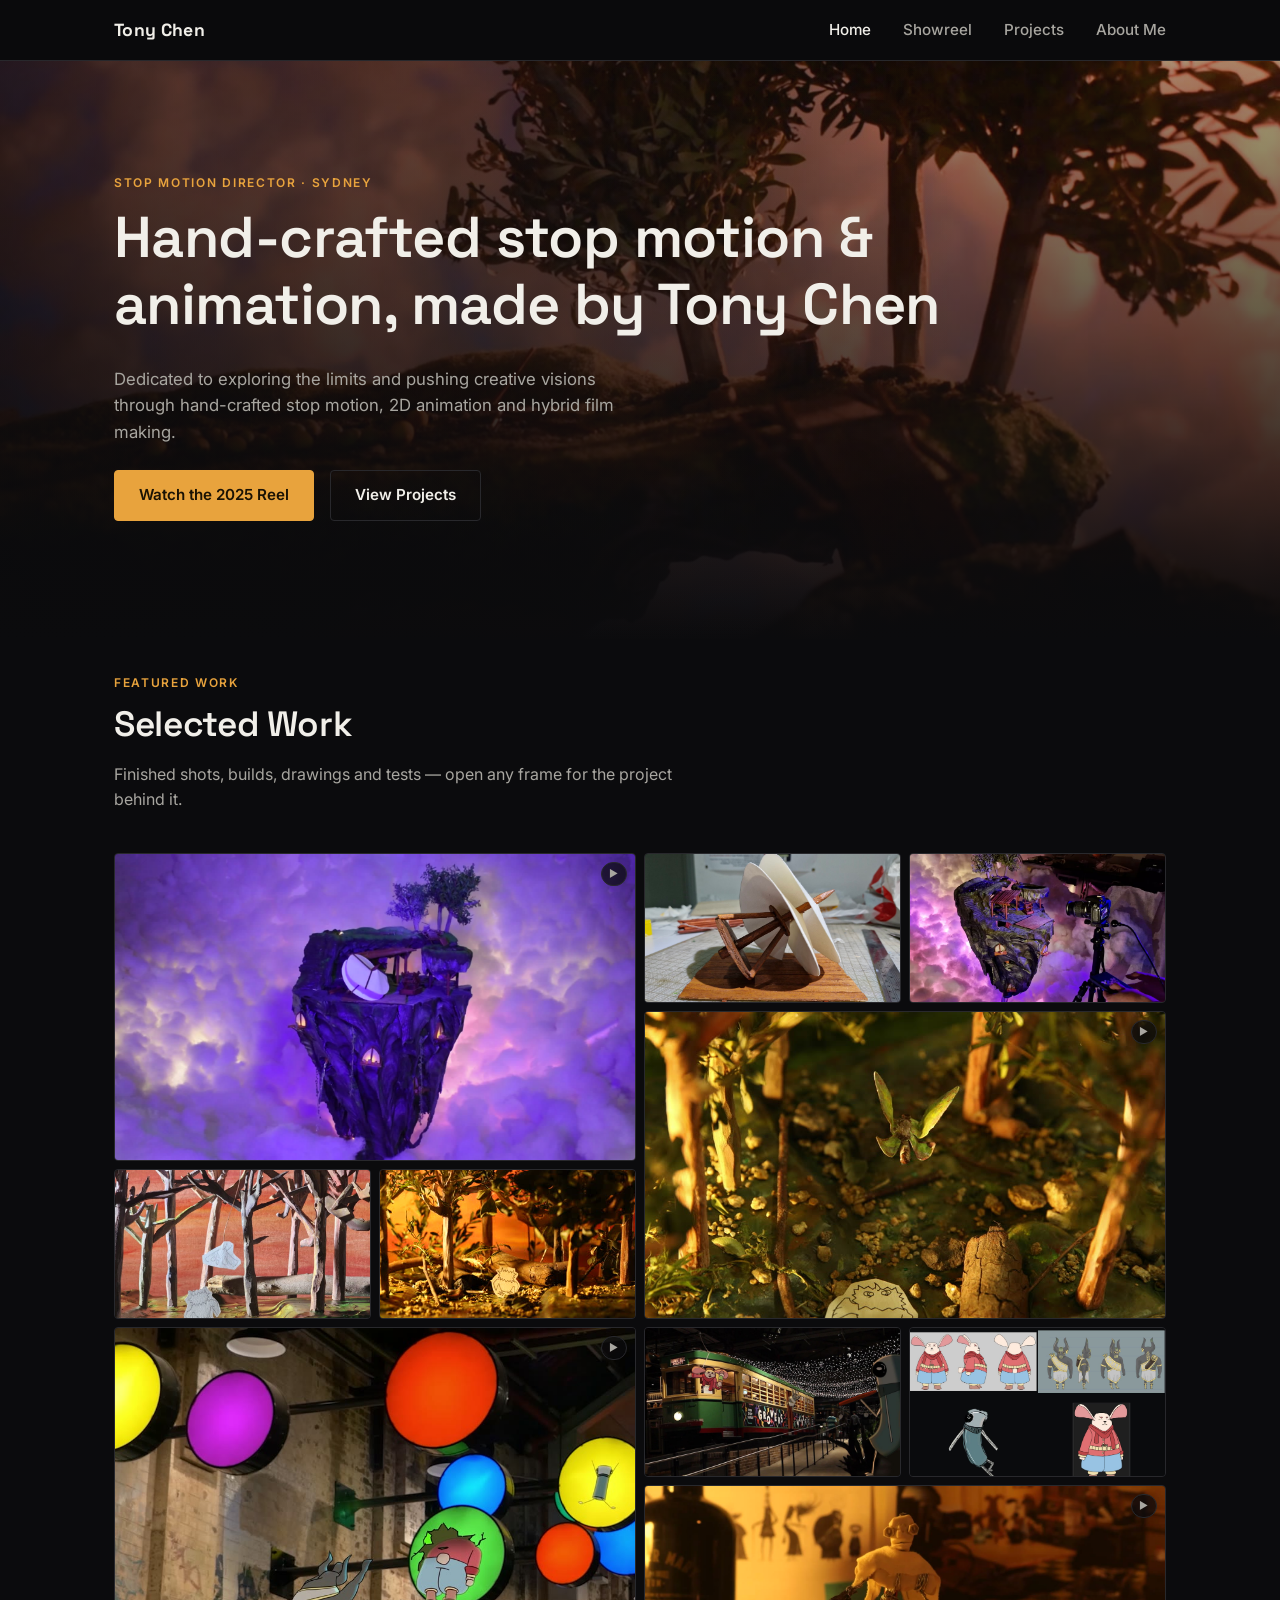
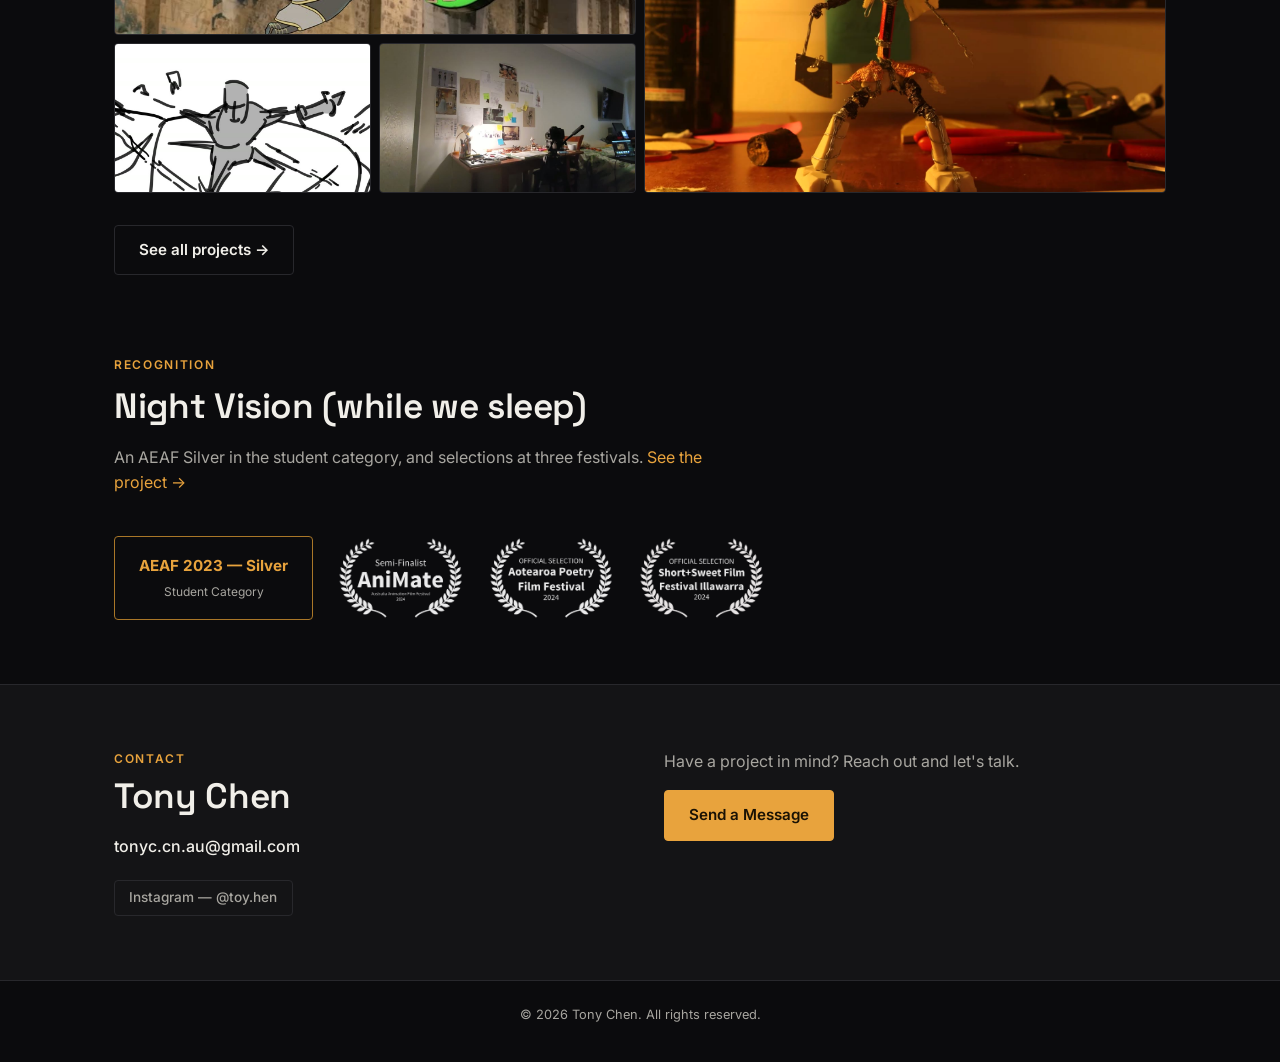
==== commit adc7a3b7: "Swap the Tramsheds feature cell and the Vinci's propeller tile Home sheet: the Tramsheds feature now" ====
--- a/index.html
+++ b/index.html
@@ -133,9 +133,9 @@
 
       <!-- TRAMSHEDS JOY RIDE — finished / location / character design -->
       <a class="sheet-cell is-feature" href="projects/tramsheds-joyride.html"
-         data-clip="images/projects/tj-s060-after.mp4">
-        <img src="images/projects/tj-s060-after-poster.jpg"
-             alt="Hand-drawn characters composited onto the brick wall above the tram line" loading="lazy">
+         data-clip="images/projects/tj-comp-shot040.mp4">
+        <img src="images/projects/tj-comp-shot040-poster.jpg"
+             alt="Hand-drawn characters flew into the coloured lamps strung along the Tramsheds wall" loading="lazy">
       </a>
       <a class="sheet-cell" href="projects/tramsheds-joyride.html">
         <img src="images/projects/tramsheds-joyride.jpg"
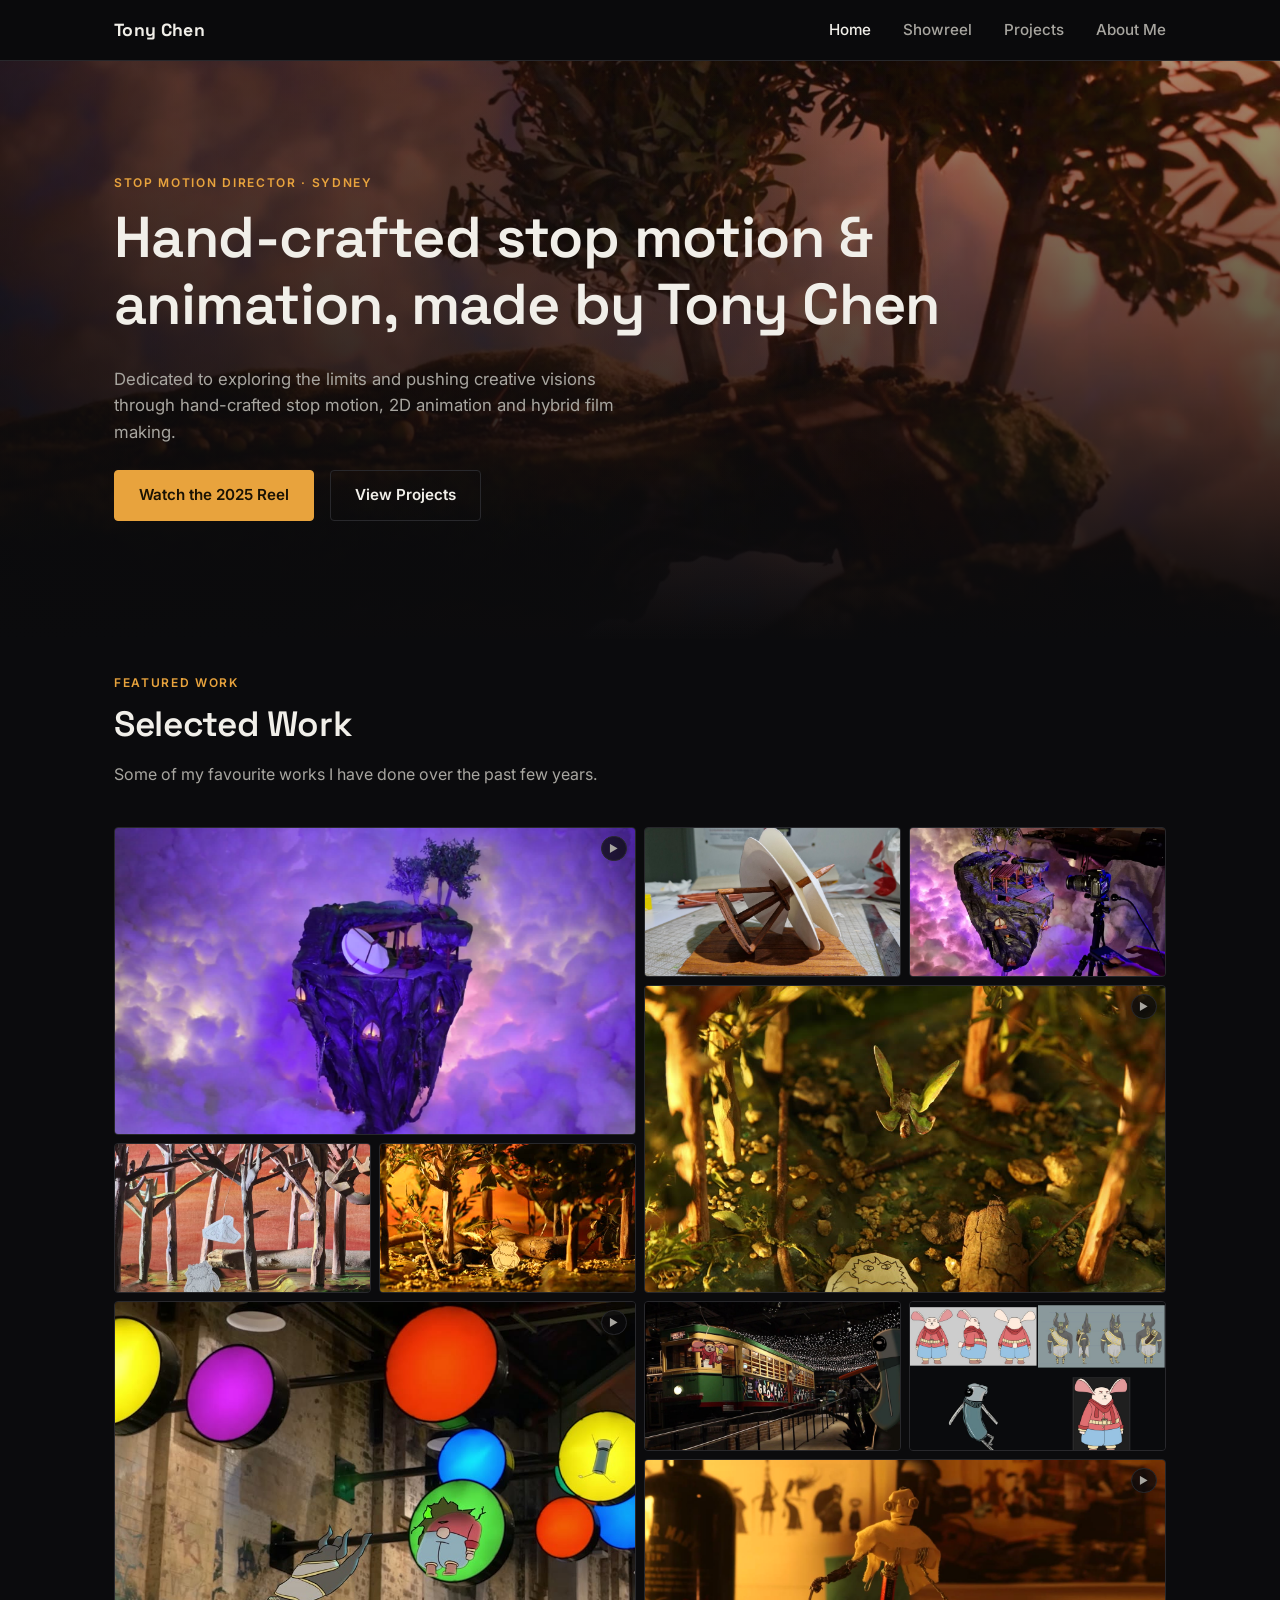
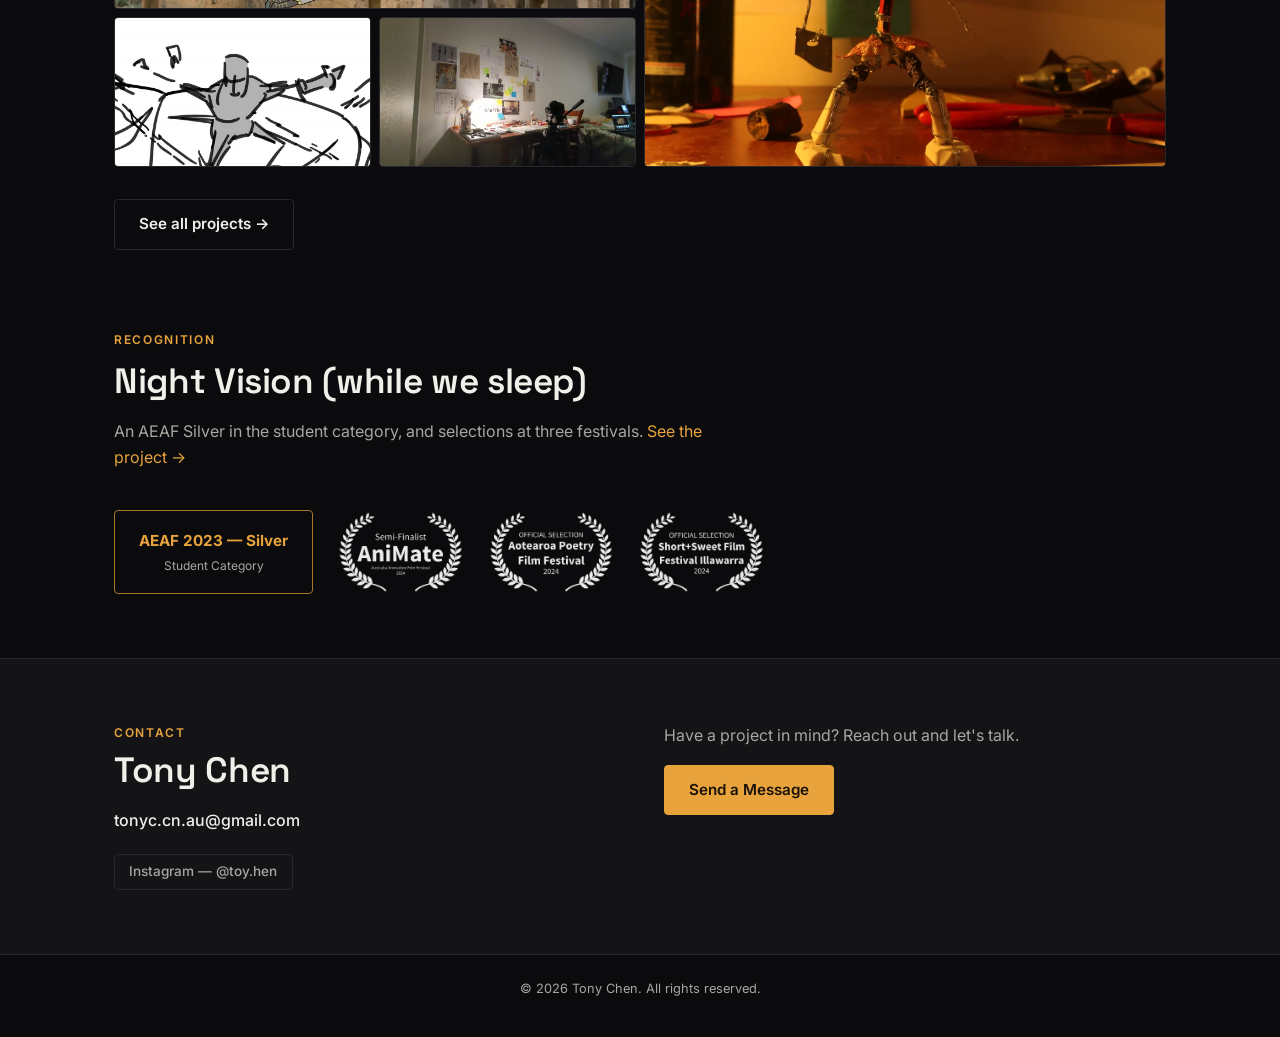
==== commit 8d915450: "Rewrite the case study in the agent's voice, with the showcase video and a Before section The case s" ====
--- a/index.html
+++ b/index.html
@@ -74,8 +74,7 @@
     <div class="section-head">
       <p class="eyebrow">Featured Work</p>
       <h2>Selected Work</h2>
-      <p>Finished shots, builds, drawings and tests &mdash; open any frame for
-        the project behind it.</p>
+      <p>Some of my favourite works I have done over the past few years.</p>
     </div>
 
     <!-- CONTACT SHEET.
--- a/css/style.css
+++ b/css/style.css
@@ -376,18 +376,166 @@
   .sheet-cell:hover img { transform: none; }
 }
 
+
+/* ---------- Page hero (a short banner for an interior page) ---------- */
+
+/* The still, short cousin of .hero. The projects page opened on grey text over
+   flat black, which was most of why it read as weaker than the Wix page it
+   replaced — that page opens on a full-bleed frame with the copy panelled over
+   it. DELIBERATELY NOT FULL HEIGHT: index.html already opens on a 62vh hero,
+   and two of those back to back read as a template rather than an arrival. */
+.page-hero {
+  position: relative;
+  min-height: 340px;
+  display: flex;
+  align-items: flex-end;
+  background: var(--bg-alt) center 45% / cover no-repeat;
+  isolation: isolate;
+  overflow: hidden;
+  border-bottom: 1px solid var(--card-border);
+}
+
+/* Two scrims, same structure and the same reasoning as .hero — read the long
+   note there before touching either.
+
+   THE TAGLINE IS THE BINDING CONSTRAINT HERE, not the eyebrow. That is the
+   opposite of the home page and it is worth understanding why: this banner is a
+   fixed-height band with a `cover` background, so the visible crop of the image
+   changes enormously with viewport width, and the three lit windows move around
+   inside the frame as it does. The eyebrow and h1 are short and stay over the
+   dark upper left at every width; the tagline is three lines reaching right
+   across the band, so it is the one that meets a window. Measuring the headings
+   alone would have shipped a page whose body copy sat at 2:1.
+
+   Worst case per element, real glyph boxes, over the composited pixels:
+     414   eyebrow 8.35   h1 15.12   tagline 6.80
+     600   eyebrow 8.23   h1 16.90   tagline 7.12
+     720   eyebrow 9.07   h1 16.91   tagline 7.24
+     890   eyebrow 9.08   h1 16.90   tagline 7.98
+     906   eyebrow 8.97   h1 16.27   tagline 7.65
+     1100  eyebrow 8.98   h1 16.27   tagline 7.91
+     1440  eyebrow 8.86   h1 16.25   tagline 7.73
+     1920  eyebrow 9.08   h1 16.82   tagline 7.70
+
+   The horizontal pass runs strong to 46% and only lets go after 78% because
+   that is where the copy column ends at the WIDEST viewports — above
+   --max-width the container stops growing and centres, so the text sits between
+   21% and 54% of the banner while the image still spans the whole thing. An
+   earlier version faded out by 48% and measured 2.06:1 on the tagline at 1920,
+   where the centre window lands exactly in that gap. */
+.page-hero::before {
+  content: "";
+  position: absolute;
+  inset: 0;
+  background:
+    linear-gradient(90deg, rgba(11,11,13,0.66) 0%, rgba(11,11,13,0.52) 46%, rgba(11,11,13,0.10) 78%, rgba(11,11,13,0) 100%),
+    linear-gradient(180deg, rgba(11,11,13,0.12) 0%, rgba(11,11,13,0.48) 72%, var(--bg) 100%);
+  z-index: -1;
+}
+
+/* padding-block, NOT the padding shorthand. Exactly the trap .hero-inner
+   documents: this element is `container page-hero-inner`, and .container's
+   `padding: 0 1.5rem` is the only thing holding the heading off the viewport
+   edge. A shorthand here lands later in the file and silently zeroes it, which
+   hides above --max-width because margin:auto supplies the inset there. */
+.page-hero-inner {
+  padding-block: 3.25rem 2.5rem;
+  width: 100%;
+}
+.page-hero h1 { margin-bottom: 0.5rem; }
+/* 46ch matches .hero-tagline on the home page, and here it is also LOAD
+   BEARING for contrast: it is what keeps the copy column clear of the centre
+   window at wide viewports. Widening it re-opens the 1920px failure. */
+.page-hero-tagline {
+  max-width: 46ch;
+  margin-bottom: 0;
+  color: var(--text-dim);
+  font-size: 1.02rem;
+}
+
+
+/* THE SCRIM HAS TO GET HEAVIER AS THE BANNER GETS NARROWER, which is the
+   opposite of what it looks like it should do. Two things happen at once below
+   900px: `cover` scales the image UP (the min-height starts driving the fit
+   instead of the width), which lifts the three lit windows into the text area;
+   and the copy stops being a column inside the banner and becomes the full
+   width of it, so the horizontal pass can no longer hold the text over dark
+   picture. The vertical pass has to carry it alone.
+
+   Without this block the tagline measures 1.46:1 at 375px and 2.29:1 at 720px —
+   not marginal, unreadable, with "Projects" sitting on a lit window. With it,
+   6.8:1 and better everywhere; the full sweep is in the note above. */
+@media (max-width: 900px) {
+  .page-hero::before {
+    background:
+      linear-gradient(90deg, rgba(11,11,13,0.60) 0%, rgba(11,11,13,0.45) 48%, rgba(11,11,13,0.30) 100%),
+      linear-gradient(180deg, rgba(11,11,13,0.40) 0%, rgba(11,11,13,0.88) 72%, var(--bg) 100%);
+  }
+}
+@media (max-width: 600px) {
+  .page-hero { min-height: 280px; }
+  .page-hero-inner { padding-block: 2.25rem 2rem; }
+}
+
+/* ---------- The projects list's ground ---------- */
+
+/* The Wix page ran a darkened photograph behind the whole project list, which
+   is what stopped its black reading as flat. This does the same job in CSS and
+   costs nothing: the band under the banner sits a shade above --bg and settles
+   back to it by the case study, with a faint warm bloom carrying the banner's
+   window light down into the first row. Alpha values are raw rgba for the same
+   reason .hero::before's are — a gradient stop needs the channel, not a token. */
+.projects-ground {
+  position: relative;
+  isolation: isolate;
+  padding-top: 2.75rem;
+}
+.projects-ground::before {
+  content: "";
+  position: absolute;
+  inset: 0;
+  z-index: -1;
+  pointer-events: none;
+  background:
+    radial-gradient(70% 42% at 22% 0%, rgba(232,163,61,0.055) 0%, rgba(232,163,61,0) 70%),
+    linear-gradient(180deg, var(--bg-alt) 0%, var(--bg) 42%);
+}
 /* ---------- Project grid ---------- */
+
+/* A band label with the rule running off to the right of it. The page is a set
+   of works plus one case study, and before this the h1 ran straight into h3
+   card titles with nothing naming the two groups — and nothing saying the
+   site's own card was a different kind of thing. */
+.project-band {
+  display: flex;
+  align-items: center;
+  gap: 1rem;
+  margin: 0 0 1.15rem;
+  font-family: "Inter", -apple-system, BlinkMacSystemFont, "Segoe UI", sans-serif;
+  font-size: 0.72rem;
+  font-weight: 600;
+  letter-spacing: 0.16em;
+  text-transform: uppercase;
+  color: var(--text-dim);
+}
+.project-band::after {
+  content: "";
+  flex: 1;
+  height: 1px;
+  background: var(--card-border);
+}
+.project-grid + .project-band { margin-top: 3.25rem; }
+
+/* TWO UP, NEVER THREE. Four cards divide evenly at 2 and 1 columns, so this
+   grid has no hole at any width — the five-card grid it replaced stranded the
+   last card alone on a row of its own at 3 up, which is what the layout looked
+   broken by. 340px is picked so the 1100px container lands on 2 x 512 and the
+   fold to one column happens at ~740px rather than on a tablet. Re-check the
+   arithmetic before adding a fifth film: 5 cards at 2 up strands one again. */
 .project-grid {
   display: grid;
-  grid-template-columns: repeat(auto-fit, minmax(280px, 1fr));
+  grid-template-columns: repeat(auto-fit, minmax(min(100%, 340px), 1fr));
   gap: 1.75rem;
-}
-
-/* Four cards at the default 280px land 3 up and strand the fourth on its own
-   row. Opt a four-card grid into 2 up, which divides evenly. projects.html has
-   five and is deliberately left on the default. */
-.project-grid.is-four {
-  grid-template-columns: repeat(auto-fit, minmax(min(100%, 420px), 1fr));
 }
 
 .project-card {
@@ -398,15 +546,35 @@
   overflow: hidden;
   display: flex;
   flex-direction: column;
-  transition: transform 0.18s ease, border-color 0.18s ease;
-}
-.project-card:hover { transform: translateY(-4px); border-color: var(--accent-dim); }
+  transition: transform 0.18s ease, border-color 0.18s ease, box-shadow 0.18s ease;
+}
+.project-card:hover,
+.project-card:focus-within {
+  transform: translateY(-4px);
+  border-color: var(--accent-dim);
+  box-shadow: 0 18px 34px -20px rgba(0, 0, 0, 0.95);
+}
+
+/* The thumb is what clips the zoom, and it exists only for that. The media div
+   cannot clip its own scale — the background-image is on that element, so
+   scaling it scales the element, and .project-card's overflow clips at the CARD
+   edge, which would let an enlarged frame ride over the text below it.
+   The div must stay EMPTY and keep project-card-media as its whole class
+   attribute: tools/lib/asset-scan.ps1 finds card slots with a literal
+   `<div class="project-card-media"[^>]*></div>`. A wrapper around it is fine. */
+.project-card-thumb {
+  position: relative;
+  overflow: hidden;
+}
 
 .project-card-media {
   aspect-ratio: 16 / 10;
   background: #0f0f11 center / cover no-repeat;
   position: relative;
-}
+  transition: transform 0.6s cubic-bezier(0.2, 0.7, 0.3, 1);
+}
+.project-card:hover .project-card-media,
+.project-card:focus-within .project-card-media { transform: scale(1.05); }
 
 .project-card-media.no-image {
   display: flex;
@@ -418,13 +586,29 @@
 }
 
 .project-card-body {
-  padding: 1.25rem 1.4rem 1.5rem;
+  padding: 1.1rem 1.4rem 1.35rem;
   flex: 1;
   display: flex;
   flex-direction: column;
 }
 
-.project-card-body h3 { margin-bottom: 0.35rem; }
+/* The medium is the most identifying fact about a piece, so it rides above the
+   title in the site's existing eyebrow vocabulary rather than sitting as the
+   first of five identical rows below it.
+
+   IT KEEPS THE EYEBROW'S OWN --accent. The obvious-looking --accent-dim scores
+   4.47:1 on --card, which is an AA failure at this size; only size and spacing
+   are tuned here. */
+.project-card-body .eyebrow {
+  margin: 0 0 0.35rem;
+  font-size: 0.66rem;
+  letter-spacing: 0.13em;
+}
+
+.project-card-body h3 {
+  margin-bottom: 0;
+  font-size: 1.35rem;
+}
 
 .project-card-body a.card-link {
   color: var(--text);
@@ -445,15 +629,71 @@
   outline-offset: 2px;
 }
 
+/* A two-column slate, not five "Label: value" rows. The rows put "AI Use: None"
+   at the same weight as the credit above it and repeated one long role verbatim
+   on three cards; splitting the label off lets it drop to a whisper and halves
+   the block's height, which keeps the frame the biggest thing on the card. */
 .project-meta {
-  list-style: none;
-  padding: 0;
-  margin: 0.75rem 0 0;
+  display: grid;
+  grid-template-columns: repeat(2, minmax(0, 1fr));
+  gap: 0.75rem 1.25rem;
+  margin: auto 0 0;
+  padding: 0.95rem 0 0;
+  border-top: 1px solid var(--card-border);
+}
+.project-meta > div { min-width: 0; }
+.project-meta dt {
+  font-size: 0.62rem;
+  font-weight: 600;
+  letter-spacing: 0.12em;
+  text-transform: uppercase;
+  color: var(--text-dim);
+  line-height: 1.4;
+}
+.project-meta dd {
+  margin: 0;
   font-size: 0.85rem;
-  color: var(--text-dim);
-}
-.project-meta li { margin-bottom: 0.2rem; }
-.project-meta span { color: var(--text); font-weight: 500; }
+  font-weight: 500;
+  line-height: 1.35;
+  color: var(--text);
+}
+
+/* The site's own card is not a film, and the page used to say so only by being
+   the fifth card in a row of four. Full width and laid on its side, it reads as
+   an appendix to the work instead of a fifth piece of it — and the four films
+   above it tile with no hole. */
+.project-card.is-case {
+  display: grid;
+  grid-template-columns: minmax(0, 1fr) minmax(0, 1fr);
+  align-items: stretch;
+}
+/* A UI screenshot is not a film frame: contained on a panel it reads as a
+   screenshot, where a cover-crop reads as a badly framed photograph. */
+.project-card.is-case .project-card-thumb {
+  background: var(--bg-alt);
+  padding: 1.3rem;
+  border-right: 1px solid var(--card-border);
+}
+.project-card.is-case .project-card-media { background-size: contain; }
+.project-card.is-case .project-card-body { justify-content: center; }
+.project-card.is-case .project-meta { margin-top: 1.25rem; }
+
+@media (max-width: 820px) {
+  .project-card.is-case { grid-template-columns: 1fr; }
+  .project-card.is-case .project-card-thumb {
+    border-right: 0;
+    border-bottom: 1px solid var(--card-border);
+  }
+}
+
+@media (prefers-reduced-motion: reduce) {
+  .project-card,
+  .project-card-media { transition: none; }
+  .project-card:hover,
+  .project-card:focus-within { transform: none; }
+  .project-card:hover .project-card-media,
+  .project-card:focus-within .project-card-media { transform: none; }
+}
 
 /* ---------- Project detail page ---------- */
 .project-hero-media { margin-bottom: 2rem; }
@@ -1678,8 +1918,15 @@
 }
 
 /* status callout */
+/* margin-bottom matches margin-top. It was 0 until 20 Aug 2026, which never
+   showed because every callout was the last thing before .project-nav — the
+   case study's "who is writing" note is the first one to sit mid-page, and the
+   paragraph under it started flush against the box edge. The other four are
+   followed by another callout (collapses to 2.5rem, unchanged) or by
+   .project-nav (3rem wins, unchanged), so nothing else moves. */
 .callout {
   margin-top: 2.5rem;
+  margin-bottom: 2.5rem;
   padding: 1.4rem 1.6rem;
   background: var(--card);
   border: 1px solid var(--card-border);
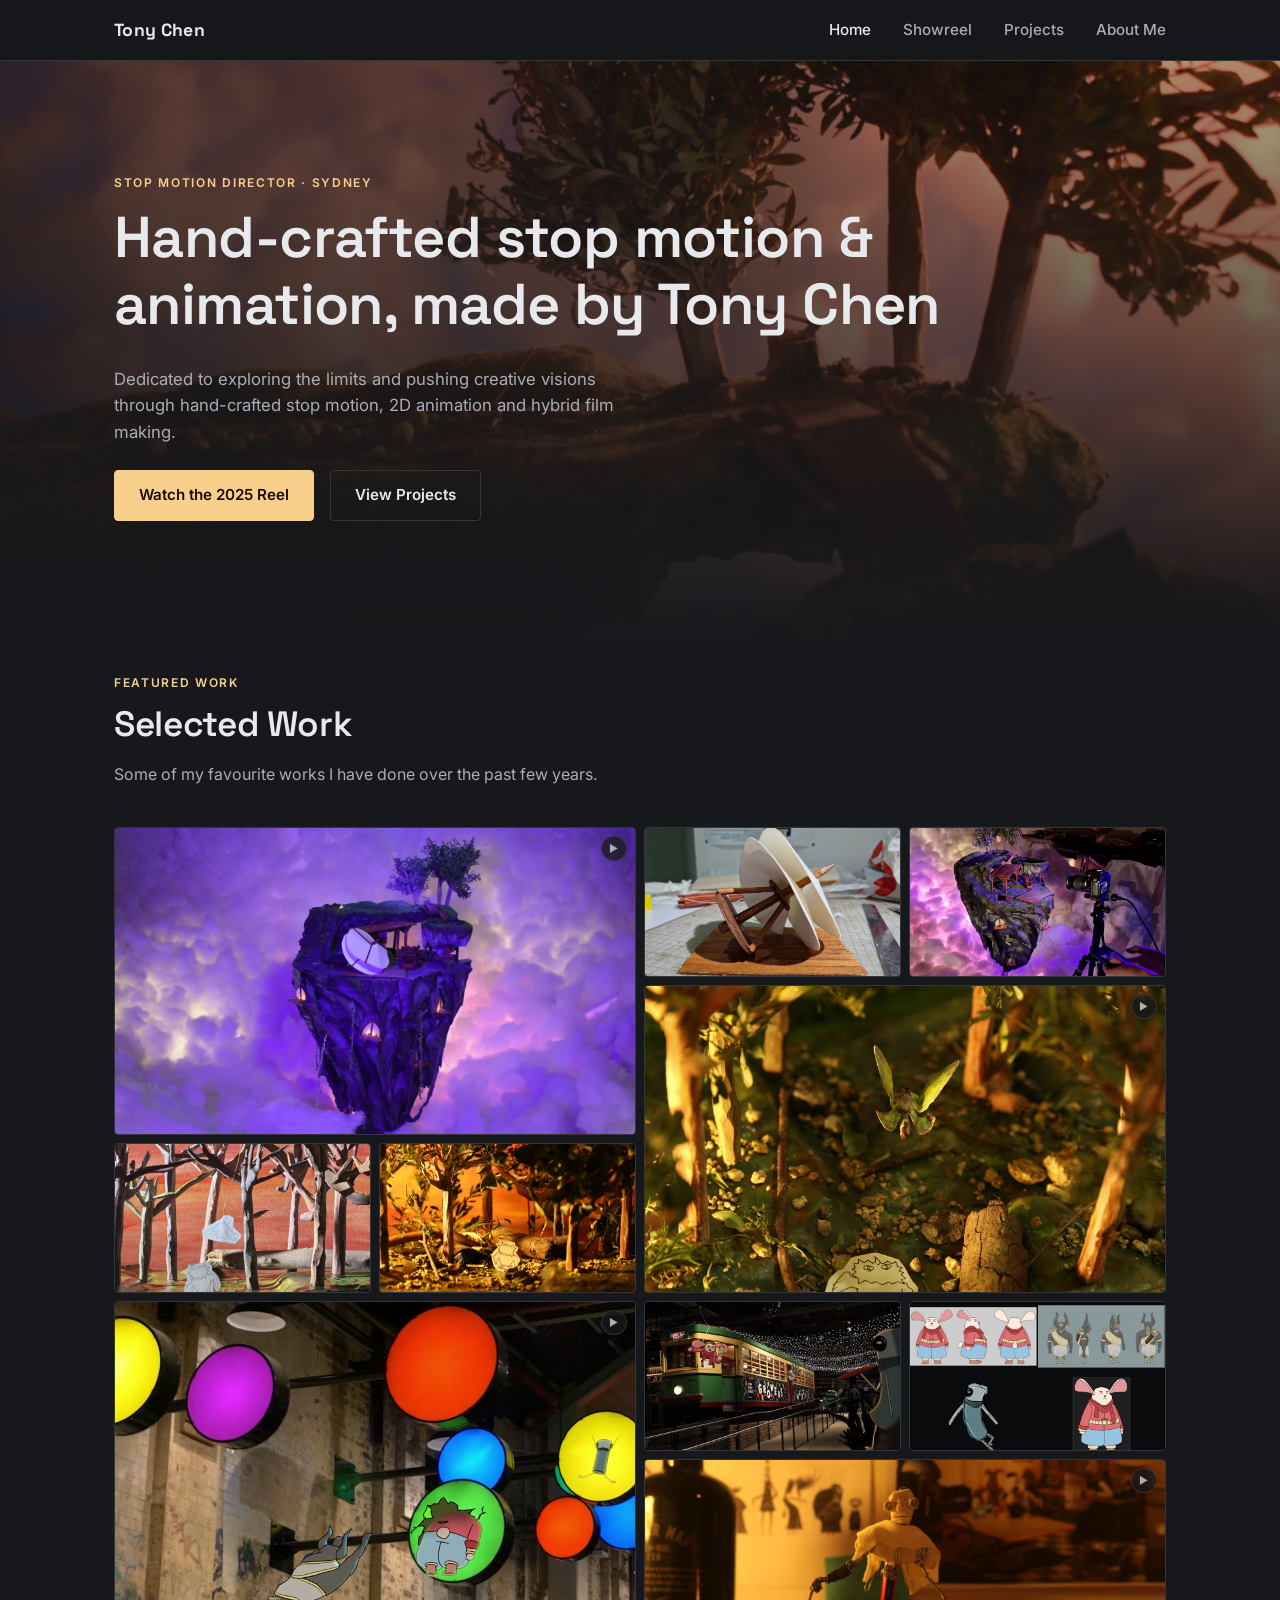
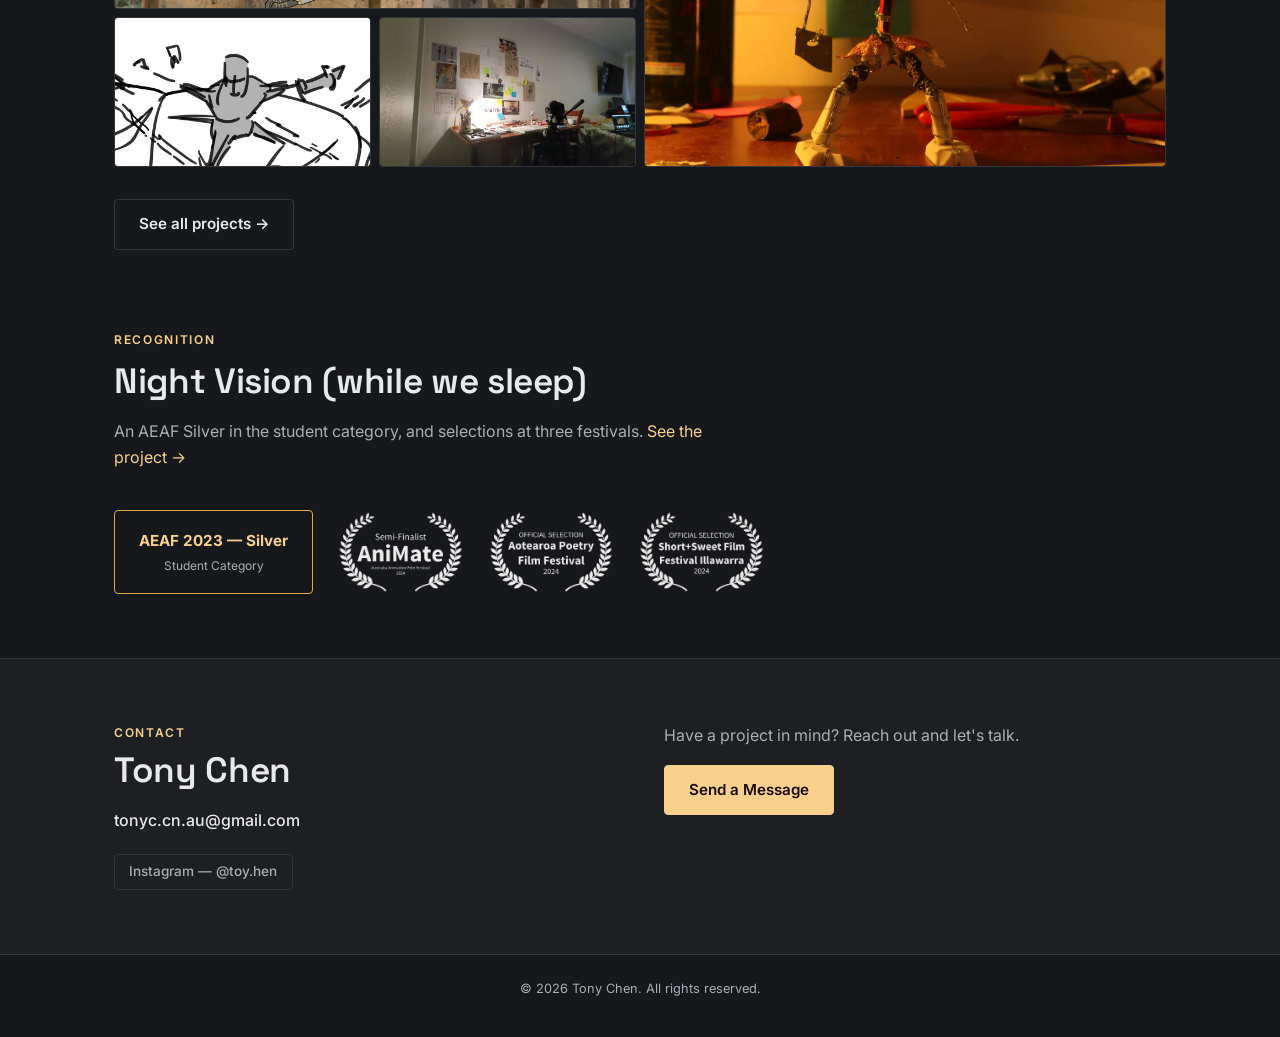
==== commit 59813192: "Add a skip link and a main landmark; make the lightbox a native dialog All ten pages gain a skip lin" ====
--- a/index.html
+++ b/index.html
@@ -20,6 +20,7 @@
 <link rel="stylesheet" href="css/style.css">
 </head>
 <body>
+<a class="skip-link" href="#main-content">Skip to content</a>
 
 <header class="site-header">
   <nav class="nav">
@@ -33,6 +34,8 @@
     </ul>
   </nav>
 </header>
+
+<main id="main-content" tabindex="-1">
 
 <!-- Hero loop: LUM_0269, the island deck against cloud. 14.3s, 24fps, 471KB.
      It loops on a CROSSFADE — the clip's tail is blended into its head, so the
@@ -206,6 +209,8 @@
   </div>
 </section>
 
+</main>
+
 <footer class="site-footer">
   <p>&copy; <span id="year"></span> Tony Chen. All rights reserved.</p>
 </footer>
--- a/css/style.css
+++ b/css/style.css
@@ -1,15 +1,36 @@
 /* ---------- Design tokens ---------- */
 :root {
-  --bg: #0b0b0d;
-  --bg-alt: #141416;
-  --card: #19191c;
-  --card-border: #28282c;
-  --text: #f1efe9;
-  --text-dim: #a8a6a0;
-  --accent: #e8a33d;
-  --accent-dim: #a97728;
+  --bg: #17181b;
+  --bg-alt: #1e1f23;
+  --card: #232429;
+  --card-border: #34363d;
+  --text: #e8e9ec;
+  --text-dim: #aaadb5;
+  --accent: #f8d08c;
+  --accent-dim: #dfab53;
+
+  /* --- added by redesign-lab/build.ps1 -------------------------------------
+     Channel triplets, so a scrim can follow its token instead of hardcoding
+     the ground.  rgb(var(--bg-rgb) / 0.6) == the old rgba() form.        */
+  --bg-rgb: 23 24 27;
+  --accent-rgb: 248 208 140;
+  --text-rgb: 232 233 236;
+
+  --accent-hi: #ffd999;    /* .btn-primary:hover - accent, lifted            */
+  --on-accent: #1a0c05;    /* text ON the accent - near-black, warm          */
+  --rule: #474a53;         /* the heavier border, above --card-border        */
+  --media-well: #0d0e10;   /* ground behind letterboxed media                */
+  --card-well: #0d0e10;    /* project-card media placeholder ground          */
   --max-width: 1100px;
   --radius: 4px;
+  /* Gap above a .section-head that opens a new block partway down a long page.
+     This was written inline 24 times across five pages as margin-top: 3rem,
+     with two 2.75rem outliers on vincis-voyage and tramsheds-joyride that were
+     drift rather than intent. One number now, and .is-spaced says which heads
+     it applies to -- it cannot be a sibling selector, because on a project page
+     the FIRST head in the container needs the gap (it follows the film) while
+     on about.html it does not (it follows the portrait). */
+  --section-gap: 3rem;
   font-size: 16px;
 }
 
@@ -60,11 +81,27 @@
 }
 
 /* ---------- Header / nav ---------- */
+.skip-link {
+  position: fixed;
+  top: 1rem;
+  left: 1.5rem;
+  z-index: 100;
+  padding: 0.65rem 1rem;
+  background: var(--accent);
+  color: var(--on-accent);
+  border-radius: var(--radius);
+  font-weight: 600;
+  transform: translateY(-200%);
+}
+.skip-link:focus { transform: translateY(0); }
+#main-content { scroll-margin-top: 5rem; }
+#main-content:focus { outline: none; }
+
 .site-header {
   position: sticky;
   top: 0;
   z-index: 50;
-  background: rgba(11, 11, 13, 0.85);
+  background: rgb(var(--bg-rgb) / 0.85);
   backdrop-filter: blur(8px);
   border-bottom: 1px solid var(--card-border);
 }
@@ -163,12 +200,19 @@
    text sits low, where it is already at 0.85. The horizontal pass then settles
    the left so the subject on the right holds the eye.
 
-   THE EYEBROW IS THE BINDING CONSTRAINT, not the headings. It is --accent
-   (#e8a33d) over cloud that blows out to (255,159,123): orange on orange. At
-   0.60/0.34, worst case across every frame of the current clip is h1 11.58:1,
-   tagline 5.78:1, eyebrow 5.59:1. A lighter 0.45/0.18 would put the eyebrow at
-   4.53:1 — over the 4.5 line by a hair, which is too thin to ship when the
-   cloud brightness moves. Do not lighten this without re-measuring.
+   THE EYEBROW IS THE BINDING CONSTRAINT, not the headings. It is --accent over
+   cloud that blows out to (255,159,123) — warm text on warm cloud. Measured
+   worst-pixel across 58 sampled frames at 0.60/0.34: h1 5.87:1, tagline
+   4.73:1, eyebrow 4.77:1 (4.61 at 375px).
+
+   THE ACCENT IS WHY THE EYEBROW CLEARS, AND IT WAS CHOSEN FOR THAT. 27 Aug
+   2026 the palette moved to redesign-lab's A4. Rec-orange #ff6a2b — the
+   Dragonframe colour this direction started from — measures 3.69 here and
+   fails; #ff9166 is the same hue and saturation 12% lighter and measures 4.77.
+   Nothing that reads as a deeper orange clears the bar: #ff8c3a, barely
+   distinguishable from the old amber, still only reaches 4.47. So DO NOT
+   DARKEN OR SATURATE THE ACCENT without re-measuring the hero — this is the
+   one place on the site where the accent's lightness is load-bearing.
 
    MEASURE AGAINST REAL GLYPH BOXES, NOT ELEMENT BOXES. .eyebrow and h1 are
    block elements a full 1052px wide, while the eyebrow's text is only 257px of
@@ -184,8 +228,8 @@
   position: absolute;
   inset: 0;
   background:
-    linear-gradient(90deg, rgba(11,11,13,0.60) 0%, rgba(11,11,13,0.34) 42%, rgba(11,11,13,0) 75%),
-    linear-gradient(180deg, rgba(11,11,13,0.35) 0%, rgba(11,11,13,0.85) 78%, var(--bg) 100%);
+    linear-gradient(90deg, rgb(var(--bg-rgb) / 0.60) 0%, rgb(var(--bg-rgb) / 0.34) 42%, rgb(var(--bg-rgb) / 0) 75%),
+    linear-gradient(180deg, rgb(var(--bg-rgb) / 0.35) 0%, rgb(var(--bg-rgb) / 0.85) 78%, var(--bg) 100%);
   z-index: -1;
 }
 
@@ -226,9 +270,9 @@
 
 .btn-primary {
   background: var(--accent);
-  color: #1a1204;
-}
-.btn-primary:hover { background: #f2b654; }
+  color: var(--on-accent);
+}
+.btn-primary:hover { background: var(--accent-hi); }
 
 .btn-ghost {
   background: transparent;
@@ -245,11 +289,20 @@
   margin-bottom: 2.5rem;
   max-width: 60ch;
 }
+/* Opens a new block partway down a long page. See --section-gap. */
+.section-head.is-spaced { margin-top: var(--section-gap); }
 /* The block's own margin owns the spacing below it. Without this the trailing
    paragraph adds its 1rem on top of that 2.5rem, so a section head sat 56px
    clear of its first body paragraph while paragraphs after it sat 16px apart —
    the head read as detached from the section it introduces. */
 .section-head > p:last-child { margin-bottom: 0; }
+
+/* A one-sentence lede under a page h1 that sits DIRECTLY in the container --
+   the opening the five project pages use -- rather than inside a .section-head.
+   .section-head caps everything in it at 60ch, heading included, which is what
+   wrapped "Assorted Works & Studies" onto two lines on mini-works.html while
+   every sibling title stayed on one. This caps the paragraph only. */
+.page-lede { max-width: 60ch; }
 
 /* ---------- Video embed ---------- */
 .video-frame {
@@ -347,7 +400,7 @@
   z-index: 3;
   padding: 0.2rem 0.45rem;
   border-radius: 999px;
-  background: rgba(11, 11, 13, 0.72);
+  background: rgb(var(--bg-rgb) / 0.72);
   border: 1px solid var(--card-border);
   color: var(--text-dim);
   font-size: 0.62rem;
@@ -386,6 +439,19 @@
    and two of those back to back read as a template rather than an arrival. */
 .page-hero {
   position: relative;
+  /* THE BARE `section { padding: 4rem 0 }` LANDS ON THIS TOO, and it made the
+     banner 65px taller than it is written to be: 64 + 276 + 64 + 1 = 405px, so
+     `min-height` never even engaged and the band was 55% empty. Tony, 1 Sep
+     2026: "this banner feels a little bit too tall?"
+
+     Same fault `.bandgroup` on this page already documents -- anything wrapped
+     in a <section> inherits that padding whether or not it wants it, and here
+     it stacked on top of .page-hero-inner's own padding-block. The tell was
+     105px of dead space UNDER the tagline against the 40px the inner asks for.
+
+     Zeroing it hands the height back to min-height, which is the number the
+     scrim and the contrast sweep below were tuned against. */
+  padding: 0;
   min-height: 340px;
   display: flex;
   align-items: flex-end;
@@ -407,15 +473,27 @@
    across the band, so it is the one that meets a window. Measuring the headings
    alone would have shipped a page whose body copy sat at 2:1.
 
-   Worst case per element, real glyph boxes, over the composited pixels:
-     414   eyebrow 8.35   h1 15.12   tagline 6.80
-     600   eyebrow 8.23   h1 16.90   tagline 7.12
-     720   eyebrow 9.07   h1 16.91   tagline 7.24
-     890   eyebrow 9.08   h1 16.90   tagline 7.98
-     906   eyebrow 8.97   h1 16.27   tagline 7.65
-     1100  eyebrow 8.98   h1 16.27   tagline 7.91
-     1440  eyebrow 8.86   h1 16.25   tagline 7.73
-     1920  eyebrow 9.08   h1 16.82   tagline 7.70
+   Worst case per element, real glyph boxes, over the composited pixels.
+   RE-SWEPT 1 SEP 2026 after the stray `section` padding was zeroed above: that
+   changed the band's height, which changes the `cover` crop, which moves the
+   lit windows relative to the copy — so the previous table was measured against
+   a 405px band that no longer exists and could not be carried over. Run
+   redesign-lab/measure-banner.js to reproduce.
+
+     px    band   eyebrow   h1      tagline
+     375   280    6.82      8.64    5.89     <- worst tagline on the page
+     414   280    6.72      14.31   5.90     <- worst eyebrow
+     600   280    12.04     14.32   6.32
+     720   340    11.91     14.72   7.89
+     890   340    11.78     14.72   7.89
+     906   340    11.52     14.86   7.89
+     1100  340    11.89     14.85   7.87
+     1440  340    11.52     14.85   7.91
+     1920  340    12.56     14.85   7.75
+
+   Every figure clears AA (4.5 for the eyebrow and tagline, 3.0 for the large
+   h1) and the band got SAFER, not tighter, because losing 65px of the vertical
+   scrim's run means the copy now sits deeper into its dark end.
 
    The horizontal pass runs strong to 46% and only lets go after 78% because
    that is where the copy column ends at the WIDEST viewports — above
@@ -428,8 +506,8 @@
   position: absolute;
   inset: 0;
   background:
-    linear-gradient(90deg, rgba(11,11,13,0.66) 0%, rgba(11,11,13,0.52) 46%, rgba(11,11,13,0.10) 78%, rgba(11,11,13,0) 100%),
-    linear-gradient(180deg, rgba(11,11,13,0.12) 0%, rgba(11,11,13,0.48) 72%, var(--bg) 100%);
+    linear-gradient(90deg, rgb(var(--bg-rgb) / 0.66) 0%, rgb(var(--bg-rgb) / 0.52) 46%, rgb(var(--bg-rgb) / 0.10) 78%, rgb(var(--bg-rgb) / 0) 100%),
+    linear-gradient(180deg, rgb(var(--bg-rgb) / 0.12) 0%, rgb(var(--bg-rgb) / 0.48) 72%, var(--bg) 100%);
   z-index: -1;
 }
 
@@ -468,8 +546,8 @@
 @media (max-width: 900px) {
   .page-hero::before {
     background:
-      linear-gradient(90deg, rgba(11,11,13,0.60) 0%, rgba(11,11,13,0.45) 48%, rgba(11,11,13,0.30) 100%),
-      linear-gradient(180deg, rgba(11,11,13,0.40) 0%, rgba(11,11,13,0.88) 72%, var(--bg) 100%);
+      linear-gradient(90deg, rgb(var(--bg-rgb) / 0.60) 0%, rgb(var(--bg-rgb) / 0.45) 48%, rgb(var(--bg-rgb) / 0.30) 100%),
+      linear-gradient(180deg, rgb(var(--bg-rgb) / 0.40) 0%, rgb(var(--bg-rgb) / 0.88) 72%, var(--bg) 100%);
   }
 }
 @media (max-width: 600px) {
@@ -497,7 +575,7 @@
   z-index: -1;
   pointer-events: none;
   background:
-    radial-gradient(70% 42% at 22% 0%, rgba(232,163,61,0.055) 0%, rgba(232,163,61,0) 70%),
+    radial-gradient(70% 42% at 22% 0%, rgb(var(--accent-rgb) / 0.055) 0%, rgb(var(--accent-rgb) / 0) 70%),
     linear-gradient(180deg, var(--bg-alt) 0%, var(--bg) 42%);
 }
 /* ---------- Project grid ---------- */
@@ -524,7 +602,93 @@
   height: 1px;
   background: var(--card-border);
 }
-.project-grid + .project-band { margin-top: 3.25rem; }
+/* ---------- Band order ---------- */
+
+/* THE GAP BETWEEN BANDS IS A `gap`, NOT AN ADJACENT-SIBLING MARGIN, AND THAT IS
+   WHAT MAKES A REORDER SAFE. This was `.project-grid + .project-band` plus a
+   `.project-card + .project-band` twin, both 3.25rem — and `+` matches DOM
+   order, never the `order` property, so the moment a preset moved a band the
+   spacing stayed behind on whichever one happened to be written second. Each
+   band is now a .bandgroup wrapping its own heading and cards, so the 3.25rem
+   falls between groups wherever they end up and the heading keeps its own
+   1.15rem margin-bottom inside the group. Same total as before: verified
+   band-to-band identical at 1280 and 640 against the previous build. */
+.projects-bands {
+  display: flex;
+  flex-direction: column;
+  gap: 3.25rem;
+}
+/* A .bandgroup is a <section> so its <h2> heads a real region, which means the
+   bare `section { padding: 4rem 0 }` near the top of this file lands on it and
+   pushed every band 64px down and 64px apart. It is a grouping wrapper inside
+   an already-padded section, not a page section, so it takes no padding of its
+   own. Caught by measuring — the band gap read 128px over the intended 52. */
+.bandgroup { padding: 0; }
+
+/* A PRESET IS ONE RULE. `?for=<preset>` is stamped on <html> by the inline
+   script in projects.html's <head> — before first paint, so the default order
+   never flashes on its way to the tailored one. Adding a preset is one rule
+   here and nothing else — no markup, and nothing in js/script.js changes.
+   Order values are negative so an unlisted band keeps its authored position at
+   the default 0 — a preset only ever PROMOTES, it never hides a card, because
+   a recruiter holding a CV that names a project has to be able to find it.
+
+   NO NOTICE AND NO RESET CONTROL. BOTH WERE BUILT AND BOTH WERE REMOVED, AND
+   NEITHER SHOULD COME BACK (Tony, 1 and 2 Sep 2026). The reset button went
+   first: it read "Show everything", which contradicted the never-hides rule
+   above — nothing is hidden, so it named a problem that does not exist — and
+   it was a one-way door, since a visitor who clicked without thinking lost the
+   order the link was sent to give them. The "Tailored view" line went next, for
+   a better reason than the button did: choosing an ORDER is editing, not
+   hiding, so it needs no disclosure any more than a tailored CV does. Saying
+   "this is a special version" also puts back the separate-portfolio framing
+   that this whole mechanism exists to avoid, and it spent the top of the page
+   on the site's own plumbing instead of the work under it.
+
+   So a preset is now genuinely one rule and nothing else — no label markup, no
+   JS change. `?for=default` resets, and is the only way back. The matching
+   note is in projects.html where the markup used to be. */
+html[data-for="uiux"] .bandgroup[data-band="web"] { order: -1; }
+
+/* ITEM ORDER WITHIN A BAND. The same `order` trick one level down: `.project-grid`
+   is already a grid, so its cards take `order` with no structural change at all.
+   A preset can therefore promote a single CARD as well as a whole band.
+
+   EVERY CARD CARRIES `data-project`, AND THAT IS WHAT MADE THIS POSSIBLE. Before
+   2 Sep 2026 the four films were bare `<article class="project-card">`, identical
+   and addressable only by `:nth-child` — which silently points at the wrong card
+   the moment one is added or reordered. The keys are the registry's own prefixes
+   from `picker-projects.json` with the hyphen dropped (`vv`, `nv`, `tj`, `pit`,
+   `mini`, `portfolio-site`, `ps`), so the markup and the registry cannot drift
+   into two different vocabularies.
+
+   THE COUNT MUST NOT CHANGE. Reordering four cards keeps four, so the
+   two-up-never-three guarantee below survives untouched. Moving a card INTO this
+   grid from another band is a different and much more expensive feature — it
+   takes the count to five and strands one on a row. Don't do it with `order`.
+
+   ONE CAVEAT, ACCEPTED: `order` moves the cards visually but not in the DOM, so
+   tab and screen-reader order stay in the authored sequence. That is fine here
+   and would not be everywhere — the cards are independent siblings with no
+   meaning carried by their sequence, so nothing is lost by reading them in a
+   different order. The band-level rule above has the same property. */
+
+/* 2D-animation roles: Tramsheds leads (its Type row is the only "2D Animation &
+   Live Footage" on the page) and Vinci's goes last (its Type is "Practical Set
+   Design", the least 2D of the four). Night Vision and Piece It Together keep
+   their authored order in the middle at the default 0. Derived from the Type
+   labels on the cards themselves — adjust to taste, it is two lines. */
+html[data-for="2d"] [data-project="tj"] { order: -1; }
+html[data-for="2d"] [data-project="vv"] { order: 1; }
+
+/* Stop-motion roles: Piece It Together, Vinci's Voyage, Night Vision, Tramsheds.
+   THIS ORDER IS TONY'S OWN CALL (2 Sep 2026), not derived from the cards the way
+   the 2D one above is — do not "correct" it to match some reading of the Type
+   labels. Left as one rule on purpose: the other three are already in his order
+   in the DOM (vv, nv, tj), so moving Piece It Together to the front is the whole
+   change. Adding rules for the other three would be three chances to disagree
+   with the markup later for no gain. */
+html[data-for="stopmotion"] [data-project="pit"] { order: -1; }
 
 /* TWO UP, NEVER THREE. Four cards divide evenly at 2 and 1 columns, so this
    grid has no hole at any width — the five-card grid it replaced stranded the
@@ -569,12 +733,38 @@
 
 .project-card-media {
   aspect-ratio: 16 / 10;
-  background: #0f0f11 center / cover no-repeat;
+  background: var(--card-well) center / cover no-repeat;
   position: relative;
   transition: transform 0.6s cubic-bezier(0.2, 0.7, 0.3, 1);
 }
 .project-card:hover .project-card-media,
 .project-card:focus-within .project-card-media { transform: scale(1.05); }
+
+
+/* A clip on a card is a bonus on top of the still, never the card itself —
+   the same contract a sheet cell has. It lives inside .project-card-media so
+   the hover zoom carries the clip and the still together, with the still
+   showing underneath as its poster: there is no `poster` attribute anywhere
+   here because the card's own background-image IS the poster. That also means
+   a clip should be a moment from the same setup as the still, or the card
+   changes subject under the pointer. */
+.project-card-media video {
+  position: absolute;
+  inset: 0;
+  width: 100%;
+  height: 100%;
+  object-fit: cover;
+  opacity: 0;
+  transition: opacity 0.3s ease;
+  pointer-events: none;
+}
+.project-card-media video.is-playing { opacity: 1; }
+
+/* The case card presents its screenshot `contain` on a panel rather than
+   cover-cropped, so a clip there has to match or it would jump shape the
+   moment it started. No card uses this yet; it is here so the first one that
+   does not have to rediscover it. */
+.project-card.is-case .project-card-media video { object-fit: contain; }
 
 .project-card-media.no-image {
   display: flex;
@@ -637,7 +827,14 @@
   display: grid;
   grid-template-columns: repeat(2, minmax(0, 1fr));
   gap: 0.75rem 1.25rem;
-  margin: auto 0 0;
+  /* TOP-anchored, not `margin: auto 0 0`. Bottom-anchoring made the card
+     bottoms agree and let the slate's TOP float with however many lines the
+     values wrapped to, so the hairline rule sat at a different height in each
+     card of a row — 19px apart on the first row, 37px on the second. Anchored
+     to the title instead, the rule and the first label row line up across a
+     row whatever the values do; the slack falls at the card's bottom, where it
+     is empty space nobody can see. */
+  margin: 1.15rem 0 0;
   padding: 0.95rem 0 0;
   border-top: 1px solid var(--card-border);
 }
@@ -650,8 +847,19 @@
   color: var(--text-dim);
   line-height: 1.4;
 }
+/* RESERVE TWO LINES PER VALUE. With the slate top-anchored the rule and the
+   first label row already line up; this is what lines up the SECOND row too,
+   by stopping a one-line value ("Director") sitting shorter than a two-line one
+   ("Project Leader, Direction & Production") beside it.
+
+   Two lines, not three: three would align the narrow 2-up widths as well, but
+   it costs every card 37px of empty slate at desktop size to fix a band only
+   ~60px wide. A value that runs to three lines drops the second label row by
+   18px in that band and nothing else moves — the rule stays put, which is the
+   part the eye actually reads. */
 .project-meta dd {
   margin: 0;
+  min-height: 2.7em;      /* two lines at the line-height below */
   font-size: 0.85rem;
   font-weight: 500;
   line-height: 1.35;
@@ -662,28 +870,112 @@
    the fifth card in a row of four. Full width and laid on its side, it reads as
    an appendix to the work instead of a fifth piece of it — and the four films
    above it tile with no hole. */
-.project-card.is-case {
+/* THIS LAYOUT IS SHARED BY TWO BANDS, not just the case study — .is-upcoming
+   uses it too. A band holding ONE card cannot use .project-grid: auto-fit
+   collapses the empty track and the lone card stretches to full width anyway,
+   with none of the panel treatment. So a lone card is wide by construction and
+   the modifier that makes it lone is what carries the meaning. */
+/* .is-wide is the same full-width, two-column card as .is-case and
+   .is-upcoming, and deliberately NOT either of them: it takes the layout and
+   leaves the contained-on-a-panel thumb treatment below, because a mini-works
+   card is a collage of film frames and drawings rather than a screenshot or a
+   product sheet. A card alone in its own band has to be full width — dropped
+   into .project-grid it would sit stranded on a 2-up row, which is the hole
+   the four-film grid exists to avoid. */
+.project-card.is-case,
+.project-card.is-upcoming,
+.project-card.is-wide {
   display: grid;
   grid-template-columns: minmax(0, 1fr) minmax(0, 1fr);
   align-items: stretch;
 }
 /* A UI screenshot is not a film frame: contained on a panel it reads as a
-   screenshot, where a cover-crop reads as a badly framed photograph. */
-.project-card.is-case .project-card-thumb {
+   screenshot, where a cover-crop reads as a badly framed photograph. The same
+   is true of a product sheet — Panda Sports' card is a garment mockup on white,
+   which cover-cropped would read as a badly framed photograph of a shirt. */
+.project-card.is-case .project-card-thumb,
+.project-card.is-upcoming .project-card-thumb {
   background: var(--bg-alt);
   padding: 1.3rem;
   border-right: 1px solid var(--card-border);
 }
-.project-card.is-case .project-card-media { background-size: contain; }
-.project-card.is-case .project-card-body { justify-content: center; }
+.project-card.is-case .project-card-media,
+.project-card.is-upcoming .project-card-media { background-size: contain; }
+.project-card.is-case .project-card-body,
+.project-card.is-upcoming .project-card-body { justify-content: center; }
 .project-card.is-case .project-meta { margin-top: 1.25rem; }
 
 @media (max-width: 820px) {
-  .project-card.is-case { grid-template-columns: 1fr; }
-  .project-card.is-case .project-card-thumb {
+  .project-card.is-case,
+  .project-card.is-upcoming,
+  .project-card.is-wide { grid-template-columns: 1fr; }
+  .project-card.is-case .project-card-thumb,
+  .project-card.is-upcoming .project-card-thumb {
     border-right: 0;
     border-bottom: 1px solid var(--card-border);
   }
+}
+
+/* ---------- A project that has no page yet ---------- */
+
+/* A placeholder card, for work that is cleared to show but not written up. It
+   carries NO link and NO meta slate, and both of those are the point rather
+   than omissions: nothing on this site records Panda Sports' role, date or
+   location, and a marked gap beats a confident guess. What the card does say
+   is measured off the files it is built from.
+
+   The border goes dashed to read as a slot not yet filled, and the card is
+   INERT — no lift, no zoom on the media. The other five cards lift because
+   they go somewhere; this one would be promising a click that does not exist.
+   Adding the page later is deleting .is-upcoming, restoring the slate and
+   wrapping the h3 in the usual a.card-link. */
+.project-card.is-upcoming {
+  border-style: dashed;
+}
+.project-card.is-upcoming:hover,
+.project-card.is-upcoming:focus-within {
+  transform: none;
+  border-color: var(--card-border);
+  box-shadow: none;
+}
+.project-card.is-upcoming:hover .project-card-media,
+.project-card.is-upcoming:focus-within .project-card-media { transform: none; }
+
+/* The mockup is a white product sheet — full strength it is the brightest
+   thing on the page by a distance, and it would pull the eye straight past
+   four finished films to the one piece of work that is not ready. Settling it
+   toward the panel is what keeps a placeholder reading as a placeholder. */
+.project-card.is-upcoming .project-card-media { opacity: 0.85; }
+
+/* Same corner-badge vocabulary as .sheet-motion: the marker belongs on the
+   picture, where the eye lands first, not buried in the body copy. */
+.card-status {
+  position: absolute;
+  top: 1.3rem;
+  left: 1.3rem;
+  z-index: 1;
+  margin: 0;
+  padding: 0.3rem 0.6rem;
+  border-radius: var(--radius);
+  background: var(--accent);
+  color: var(--on-accent);
+  font-family: "Inter", -apple-system, BlinkMacSystemFont, "Segoe UI", sans-serif;
+  font-size: 0.62rem;
+  font-weight: 700;
+  letter-spacing: 0.13em;
+  text-transform: uppercase;
+}
+
+/* Stands in for .project-meta, and takes that block's top rule so the card
+   keeps the same shape as the ones beside it. */
+.project-note {
+  margin: 1.15rem 0 0;
+  padding: 0.95rem 0 0;
+  border-top: 1px solid var(--card-border);
+  max-width: 46ch;
+  font-size: 0.92rem;
+  line-height: 1.55;
+  color: var(--text-dim);
 }
 
 @media (prefers-reduced-motion: reduce) {
@@ -751,6 +1043,33 @@
 }
 .meta-item .eyebrow { display: block; margin-bottom: 0.3rem; }
 .meta-item p { margin: 0; color: var(--text); }
+
+/* TWO UP ON A PHONE, NOT FIVE STACKED. minmax(160px) needs 344px of inner
+   width for a second column, and a 375px screen leaves 279 -- so the slate
+   collapsed to one item per row and ran 394px tall, 48% of an 812px screen,
+   before a visitor saw any work at all. That is every project page, not just
+   mini-works: measured identically on vincis-voyage.
+
+   100px is set by the NARROWEST phone, not by 375. At 320px the slate has only
+   235.2px inside it, so two columns leave 109.6 each -- a 120px floor collapsed
+   them to one (measured: 349px tall) and even 110 missed by 0.4px. 100 clears
+   it with room to spare and changes nothing higher up: three columns at 375
+   would need 332px against 290.4 available, so it stays two, and 480 keeps its
+   three. The gap and padding come in with it because at this width they were
+   sized for a single column and read as a lot of air around very little.
+
+   KNOWN AND ACCEPTED: crossing 480 upward the slate gets ~69px TALLER, because
+   the base 160px floor gives only two columns until about 624px. Both sides
+   are fine to look at and nobody meets the seam without dragging a window
+   across that exact pixel; the alternative is a second floor for tablets,
+   which is more machinery than the problem deserves. */
+@media (max-width: 480px) {
+  .meta-grid {
+    grid-template-columns: repeat(auto-fit, minmax(100px, 1fr));
+    gap: 1rem;
+    padding: 1.1rem;
+  }
+}
 
 .gallery {
   display: grid;
@@ -977,7 +1296,7 @@
   height: 17px;
   border-radius: 50%;
   background: var(--bg);
-  border: 2px solid #3f4048;
+  border: 2px solid var(--rule);
   transition: border-color 0.15s ease, background 0.15s ease, transform 0.15s ease;
   cursor: grab;
   /* claim the gesture so a touch-drag on a dot scrubs instead of
@@ -1017,7 +1336,7 @@
 .scrubber.is-blobbing .scrub-blob { opacity: 1; }
 .scrubber.is-blobbing .scrub-node[aria-current="true"] .node-dot {
   background: var(--bg);
-  border-color: #3f4048;
+  border-color: var(--rule);
   transform: none;
 }
 /* Releasing it: springs home to the stage it landed on with a slight
@@ -1133,7 +1452,7 @@
   width: 100%;
   aspect-ratio: var(--compare-ratio, 16 / 9);
   object-fit: cover;
-  background: #111;
+  background: var(--media-well);
 }
 /* ---------- frame strip ----------
    Consecutive captured frames laid out in order. Where .compare stacks layers
@@ -1175,7 +1494,7 @@
   font-size: 0.6rem;
   letter-spacing: 0.08em;
   color: var(--text);
-  background: rgba(11, 11, 13, 0.74);
+  background: rgb(var(--bg-rgb) / 0.74);
   padding: 0.16rem 0.42rem;
   border-top-right-radius: var(--radius);
 }
@@ -1259,8 +1578,8 @@
   width: 5px;
   height: 5px;
   border-radius: 50%;
-  background: rgba(11, 11, 13, 0.55);
-  box-shadow: 0 0 0 1px rgba(241, 239, 233, 0.45);
+  background: rgb(var(--bg-rgb) / 0.55);
+  box-shadow: 0 0 0 1px rgb(var(--text-rgb) / 0.45);
   transition: background 0.2s ease, box-shadow 0.2s ease, transform 0.2s ease;
 }
 .mediagrid .frame-dot.is-on::before {
@@ -1297,7 +1616,7 @@
   width: 100%;
   aspect-ratio: var(--tile-ratio, 1 / 1);
   object-fit: cover;
-  background: #111;
+  background: var(--media-well);
 }
 .mediagrid figcaption {
   display: flex;
@@ -1321,13 +1640,21 @@
 .lightbox {
   position: fixed;
   inset: 0;
+  width: 100%;
+  height: 100%;
+  max-width: none;
+  max-height: none;
+  margin: 0;
+  border: 0;
+  color: inherit;
   z-index: 200;
   display: grid;
   place-items: center;
-  background: rgba(11, 11, 13, 0.93);
+  background: rgb(var(--bg-rgb) / 0.93);
   padding: 6vmin 5vmin;
 }
-.lightbox[hidden] { display: none; }
+.lightbox[hidden], .lightbox:not([open]) { display: none; }
+.lightbox::backdrop { background: transparent; }
 .lightbox-inner { max-width: min(1100px, 92vw); }
 .lightbox-inner video,
 .lightbox-inner img {
@@ -1338,7 +1665,7 @@
   height: auto;
   margin: 0 auto;
   border-radius: var(--radius);
-  background: #111;
+  background: var(--media-well);
 }
 .lightbox-cap {
   margin: 0.9rem 0 0;
@@ -1391,7 +1718,7 @@
   border: 1px solid var(--card-border);
   border-radius: var(--radius);
   overflow: hidden;
-  background: #111;
+  background: var(--media-well);
   line-height: 0;
 }
 .step-viewer video {
@@ -1408,7 +1735,7 @@
   letter-spacing: 0.1em;
   line-height: 1;
   color: var(--text);
-  background: rgba(11, 11, 13, 0.72);
+  background: rgb(var(--bg-rgb) / 0.72);
   padding: 0.3rem 0.5rem;
 }
 .step-stamp { top: 0; left: 0; border-bottom-right-radius: var(--radius); }
@@ -1514,8 +1841,8 @@
 }
 .step-shot:hover { border-color: var(--accent-dim); color: var(--text); }
 .step-shot:hover img { opacity: 0.8; }
-.step-shot[aria-selected="true"] { border-color: var(--accent); color: var(--text); }
-.step-shot[aria-selected="true"] img { opacity: 1; }
+.step-shot[aria-pressed="true"] { border-color: var(--accent); color: var(--text); }
+.step-shot[aria-pressed="true"] img { opacity: 1; }
 .step-shot:focus-visible { outline: 2px solid var(--accent); outline-offset: 2px; }
 @media (max-width: 520px) {
   .step-bar { flex-wrap: wrap; }
@@ -1543,7 +1870,7 @@
   width: 100%;
   aspect-ratio: var(--result-ratio, 16 / 9);
   object-fit: cover;
-  background: #111;
+  background: var(--media-well);
 }
 /* a portrait clip at full column width is overwhelming; keep it to a strip */
 .framestrip-result.is-portrait { max-width: 380px; }
@@ -1723,7 +2050,7 @@
 }
 .moment p { margin-bottom: 0; font-size: 0.92rem; }
 .moment.is-night { --moment-accent: #7f9bd4; }
-.moment.is-dawn  { --moment-accent: #e8a33d; }
+.moment.is-dawn  { --moment-accent: var(--accent); }
 
 /* .tag-row / .tag are currently unused - the mood-word rows came out of the
    moment cards on 10 Aug 2026 when the stills went in. Kept so they can go
@@ -1948,8 +2275,66 @@
   gap: 3rem;
 }
 
+/* THE BAND THAT HOLDS THE FORM WANTS A DIFFERENT SPLIT TO THE ONE THAT DOES
+   NOT, and 1fr 1fr was only ever right for the second. Two shapes share this
+   class:
+
+   - The COMPACT band (index, projects, reel): left is an eyebrow, a 35px h2,
+     an email and the Instagram link; right is one line and a button. Measured
+     on index.html, the LEFT is the taller of the two (163px against 92px of
+     ink), so an even split is balanced and stays.
+   - The FORM band (about.html): left is three short lines, right is a 421px
+     form. At 1fr 1fr that put 115px of content in a 502px column -- 73% of
+     that half empty -- and the block read as an L with a hole in the bottom
+     left. The details are only 185px wide at their natural size, so the column
+     was 2.7x wider than its contents needed as well.
+
+   260px is that 185px plus room for a longer address later; the form takes the
+   rest, which its Message box is the better home for anyway. `align-items:
+   start` lines the details up with the first field's label, which reads as
+   deliberate -- centring them was tried and floats them in the middle of the
+   form with nothing to anchor to.
+
+   :has() rather than a modifier class so a page that GAINS a form gets the
+   right layout without anyone remembering to add one; this is the stylesheet's
+   second use of it, after .step-shots. A browser without :has() falls back to
+   the even split, which is what shipped before, so the failure mode is the
+   status quo rather than a broken block. */
+.contact-grid:has(.contact-form) {
+  grid-template-columns: minmax(300px, 0.92fr) minmax(0, 1.08fr);
+}
+
+/* THE DETAILS SIT AT THE FOOT OF THEIR COLUMN, opposite the button. With the
+   heading now in this column (see about.html) the block is anchored at both
+   ends and the slack falls in the middle, which reads as composition rather
+   than as the hole it was. Top-aligning instead leaves everything bunched at
+   the top with ~140px of dead column under it — better than the 50/50 it
+   replaced, but still visibly a gap.
+
+   `margin-top: auto` on the first line rather than `justify-content:
+   space-between`, because space-between distributes ALL the children: the name,
+   the address and the Instagram link drifted apart from each other and the
+   detail block stopped reading as one thing. This pushes the group as a unit
+   and needs no wrapper element.
+
+   It also degrades correctly. When the column is taller than the form — narrow
+   widths, before the 720px collapse — the auto margin resolves to 0 and the
+   section head's own margin-bottom is the floor, so nothing collides. */
+.contact-grid:has(.contact-form) .contact-details {
+  display: flex;
+  flex-direction: column;
+}
+.contact-grid:has(.contact-form) .contact-details .section-head {
+  max-width: none;      /* the column is already the measure */
+  margin-bottom: 1.75rem;
+}
+.contact-grid:has(.contact-form) .contact-details .section-head + p {
+  margin-top: auto;
+}
+
 @media (max-width: 720px) {
-  .contact-grid { grid-template-columns: 1fr; gap: 2rem; }
+  .contact-grid,
+  .contact-grid:has(.contact-form) { grid-template-columns: 1fr; gap: 2rem; }
 }
 
 .contact-details p { margin-bottom: 0.5rem; }
@@ -1998,11 +2383,12 @@
 
 .contact-form textarea { resize: vertical; min-height: 110px; }
 
-.form-note {
-  font-size: 0.8rem;
-  color: var(--text-dim);
-  margin-top: -0.25rem;
-}
+/* .form-note is GONE (Tony, 1 Sep 2026) — the line under the Send button that
+   read "Goes straight to my inbox…". Its rule went with it rather than being
+   left as dead CSS; about.html was the only page that ever carried one, so
+   there is nothing else to keep it for. Restoring it means the <p> plus a rule
+   here, and note that the button is now the form's last element, which is what
+   the opposite column's details align to. */
 
 /* ---------- Footer ---------- */
 .site-footer {
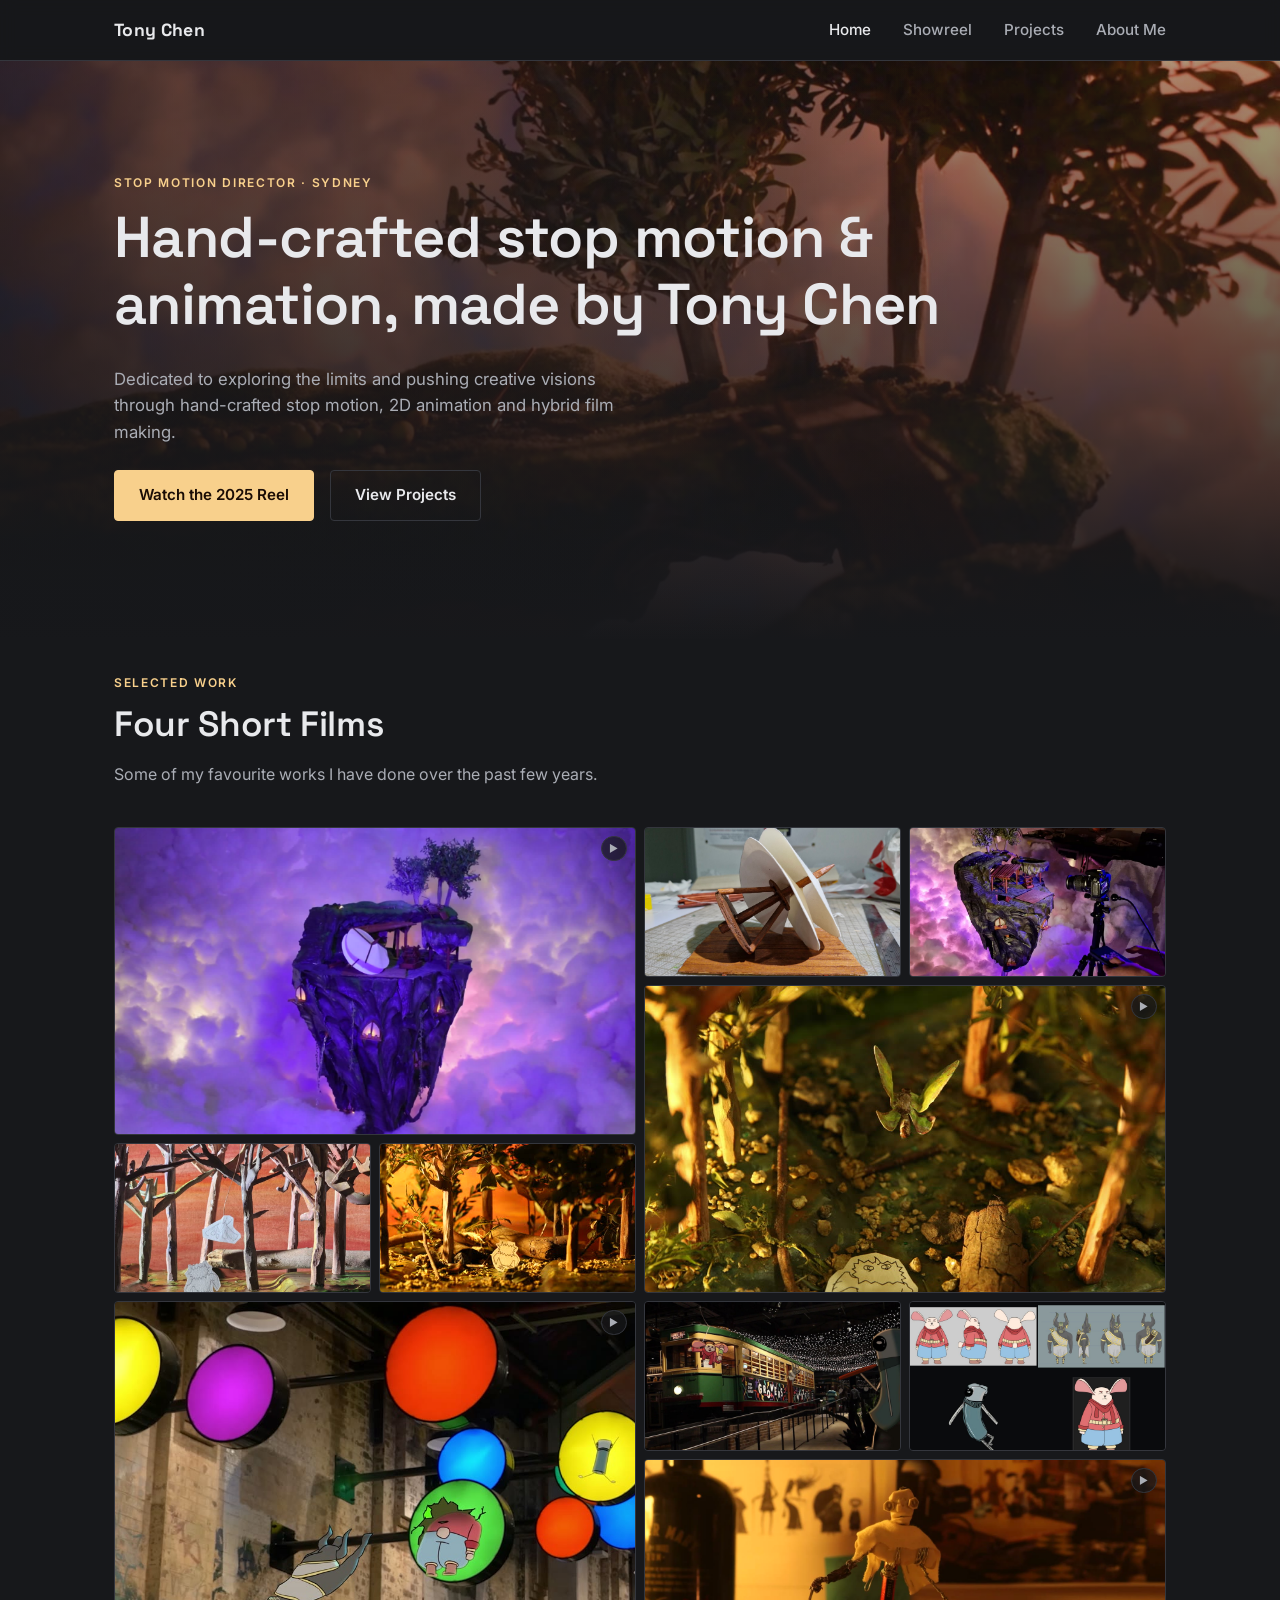
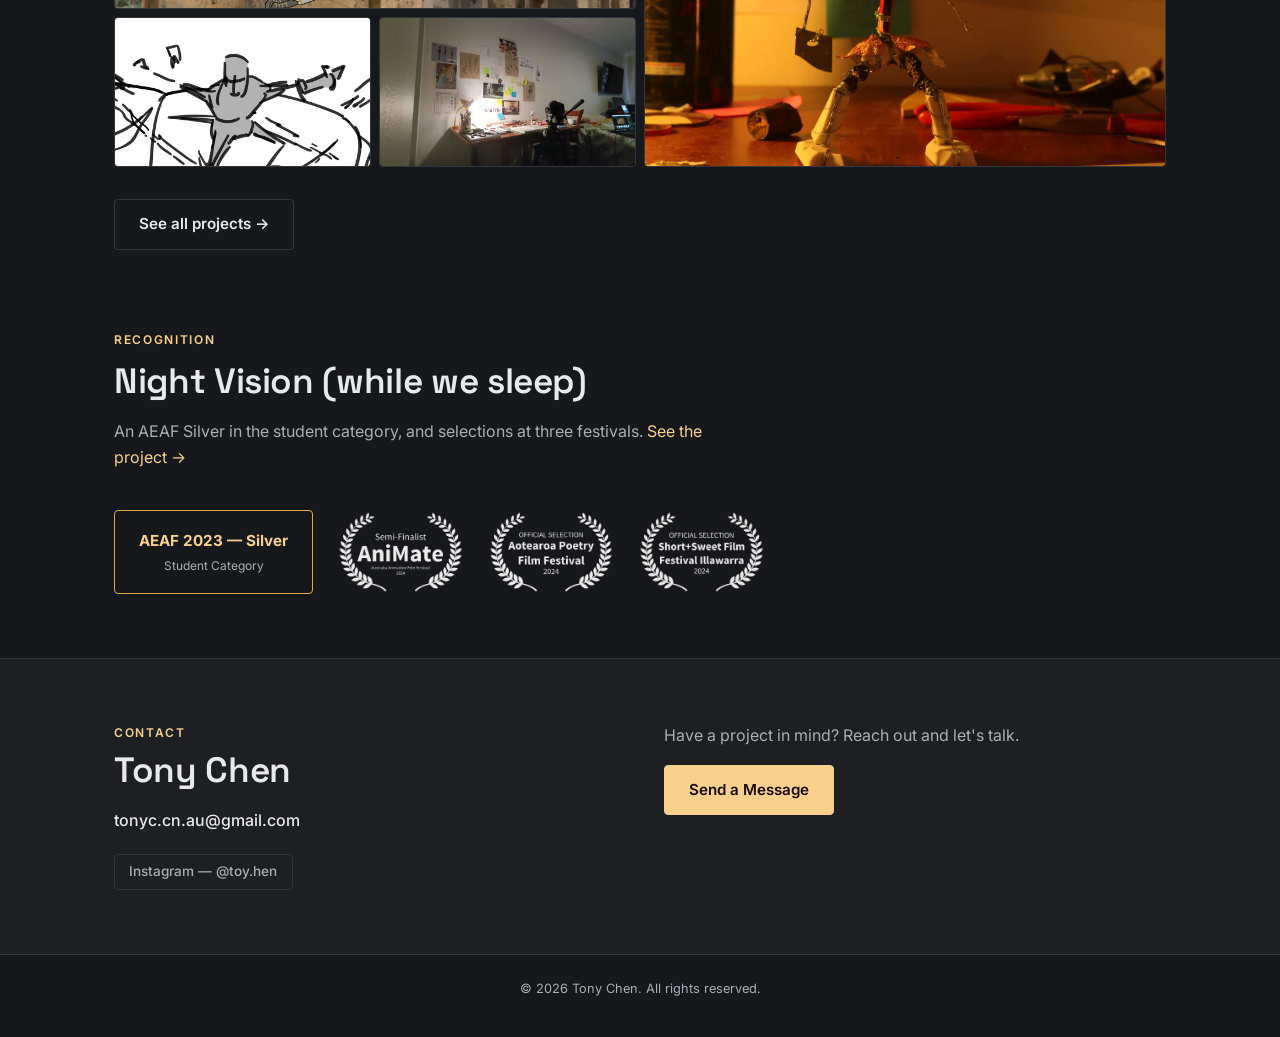
==== commit 09d80d64: "Ship the Unity 2D and ToyRef pages, and everything held behind them Held local since 13 Sep 2026: To" ====
--- a/index.html
+++ b/index.html
@@ -75,8 +75,20 @@
 <section class="section-tight">
   <div class="container">
     <div class="section-head">
-      <p class="eyebrow">Featured Work</p>
-      <h2>Selected Work</h2>
+      <!-- KIND OVER SUBJECT, which is what the other three blocks on this page
+           already do: Recognition / Night Vision, Contact / Tony Chen, and the
+           hero role+city over the h1. This one read "Featured Work" over
+           "Selected Work" until 10 Sep 2026 -- two curation synonyms stacked,
+           with neither slot naming what the visitor is looking at. Tony spotted
+           it off the same fault on projects.html.
+
+           The heading now says what the mosaic IS. The sheet is built one band
+           per film -- a 2x2 feature plus two 1x1 frames, four times -- so the
+           count describes the structure on screen, not just the tally. It goes
+           stale only when a fifth film lands, which already forces a re-check of
+           the tiling at three breakpoints, so it cannot rot quietly. -->
+      <p class="eyebrow">Selected Work</p>
+      <h2>Four Short Films</h2>
       <p>Some of my favourite works I have done over the past few years.</p>
     </div>
 
--- a/css/style.css
+++ b/css/style.css
@@ -296,6 +296,14 @@
    clear of its first body paragraph while paragraphs after it sat 16px apart —
    the head read as detached from the section it introduces. */
 .section-head > p:last-child { margin-bottom: 0; }
+/* Text that carries on AFTER a heading block -- below a grid, a stepper or a
+   row of chips -- keeps the block's 60ch column. A bare p has no cap, so it ran
+   the full container width (Piece It Together and the case study, 11 Sep
+   2026). A page's opening paragraph comes before its first head, so it is left
+   alone, and only .container's direct children match, so the contact band's
+   own columns are untouched. Text directly under a heading still belongs
+   INSIDE the block: that is what keeps it 18px below the heading, not 40px. */
+.container > .section-head ~ p { max-width: 60ch; }
 
 /* A one-sentence lede under a page h1 that sits DIRECTLY in the container --
    the opening the five project pages use -- rather than inside a .section-head.
@@ -648,7 +656,31 @@
    So a preset is now genuinely one rule and nothing else — no label markup, no
    JS change. `?for=default` resets, and is the only way back. The matching
    note is in projects.html where the markup used to be. */
-html[data-for="uiux"] .bandgroup[data-band="web"] { order: -1; }
+
+/* UI/UX roles: Web & Software, Personal Work, Graphic Design, Short Films.
+   A FULL BAND ORDER, NOT JUST A PROMOTION (Tony, 10 Sep 2026). It was one rule
+   lifting Web & Software to the top and leaving the rest authored, which put the
+   films second; he wants them last for this audience. The values run -3..-1 and
+   Short Films is left at the default 0 rather than given a positive number, so
+   "every rule promotes" still holds literally — the films land last because
+   everything else was lifted above them, and nothing is hidden. Note the
+   Graphic Design band's key is still `client`: the heading was renamed, the
+   attribute deliberately was not. */
+html[data-for="uiux"] .bandgroup[data-band="web"]      { order: -3; }
+html[data-for="uiux"] .bandgroup[data-band="personal"] { order: -2; }
+html[data-for="uiux"] .bandgroup[data-band="client"]   { order: -1; }
+
+/* Graphic-design roles: Graphic Design, Personal Work, Web & Software, Short
+   Films — Tony's order, 10 Sep 2026. Two item rules ride with it: Assorted Works
+   & Studies leads Personal Work (it is the drawing, print and illustration work,
+   which is what this audience is looking for), and Tramsheds leads the films.
+   The rest of each band keeps its authored order at the default 0. Same shape as
+   the UI/UX preset above: films at 0, everything else lifted. */
+html[data-for="graphics"] .bandgroup[data-band="client"]   { order: -3; }
+html[data-for="graphics"] .bandgroup[data-band="personal"] { order: -2; }
+html[data-for="graphics"] .bandgroup[data-band="web"]      { order: -1; }
+html[data-for="graphics"] [data-project="mini"]            { order: -1; }
+html[data-for="graphics"] [data-project="tj"]              { order: -1; }
 
 /* ITEM ORDER WITHIN A BAND. The same `order` trick one level down: `.project-grid`
    is already a grid, so its cards take `order` with no structural change at all.
@@ -658,9 +690,9 @@
    2 Sep 2026 the four films were bare `<article class="project-card">`, identical
    and addressable only by `:nth-child` — which silently points at the wrong card
    the moment one is added or reordered. The keys are the registry's own prefixes
-   from `picker-projects.json` with the hyphen dropped (`vv`, `nv`, `tj`, `pit`,
-   `mini`, `portfolio-site`, `ps`), so the markup and the registry cannot drift
-   into two different vocabularies.
+   from the established card registry (`vv`, `nv`, `tj`, `pit`, `mini`,
+   `portfolio-site`, `unity-game`, `toyref`, `ps`), so a card is never addressed
+   by a position that changes when another project is added.
 
    THE COUNT MUST NOT CHANGE. Reordering four cards keeps four, so the
    two-up-never-three guarantee below survives untouched. Moving a card INTO this
@@ -760,11 +792,6 @@
 }
 .project-card-media video.is-playing { opacity: 1; }
 
-/* The case card presents its screenshot `contain` on a panel rather than
-   cover-cropped, so a clip there has to match or it would jump shape the
-   moment it started. No card uses this yet; it is here so the first one that
-   does not have to rediscover it. */
-.project-card.is-case .project-card-media video { object-fit: contain; }
 
 .project-card-media.no-image {
   display: flex;
@@ -870,18 +897,21 @@
    the fifth card in a row of four. Full width and laid on its side, it reads as
    an appendix to the work instead of a fifth piece of it — and the four films
    above it tile with no hole. */
-/* THIS LAYOUT IS SHARED BY TWO BANDS, not just the case study — .is-upcoming
-   uses it too. A band holding ONE card cannot use .project-grid: auto-fit
-   collapses the empty track and the lone card stretches to full width anyway,
-   with none of the panel treatment. So a lone card is wide by construction and
-   the modifier that makes it lone is what carries the meaning. */
-/* .is-wide is the same full-width, two-column card as .is-case and
-   .is-upcoming, and deliberately NOT either of them: it takes the layout and
-   leaves the contained-on-a-panel thumb treatment below, because a mini-works
-   card is a collage of film frames and drawings rather than a screenshot or a
-   product sheet. A card alone in its own band has to be full width — dropped
-   into .project-grid it would sit stranded on a 2-up row, which is the hole
-   the four-film grid exists to avoid. */
+/* THE LONE-CARD LAYOUT: full width, picture and text side by side. A band
+   holding ONE card cannot use .project-grid -- auto-fit collapses the empty
+   track and the card stretches to full width anyway, with none of the
+   side-by-side arrangement -- so a lone card is wide by construction and the
+   modifier that makes it lone is what carries the meaning.
+
+   ONLY .is-upcoming (Panda Sports) USES THIS NOW, since 9 Sep 2026. The bands
+   were reshaped that day and both Personal Work and Web & Software went to two
+   cards, which is a .project-grid: 2 divides evenly at 2 and 1 columns, so
+   there is no hole at any width and the reason for the wide treatment is gone.
+   .is-case and .is-wide are kept BECAUSE THEY ARE THE PATTERN, not by accident
+   -- reach for .is-wide the next time a band holds a single card. The three are
+   identical in layout; .is-upcoming adds the dashed border, the inert hover and
+   the dimmed media further down, which is about being a placeholder rather than
+   about being wide. */
 .project-card.is-case,
 .project-card.is-upcoming,
 .project-card.is-wide {
@@ -889,18 +919,57 @@
   grid-template-columns: minmax(0, 1fr) minmax(0, 1fr);
   align-items: stretch;
 }
-/* A UI screenshot is not a film frame: contained on a panel it reads as a
-   screenshot, where a cover-crop reads as a badly framed photograph. The same
-   is true of a product sheet — Panda Sports' card is a garment mockup on white,
-   which cover-cropped would read as a badly framed photograph of a shirt. */
-.project-card.is-case .project-card-thumb,
-.project-card.is-upcoming .project-card-thumb {
-  background: var(--bg-alt);
-  padding: 1.3rem;
-  border-right: 1px solid var(--card-border);
-}
+/* THE THUMB IS FULL BLEED ON ALL THREE WIDE CARDS. This used to mount the case
+   study and Panda Sports on a --bg-alt panel with 1.3rem of padding, on the
+   argument that a UI screenshot or a product sheet contained on a panel reads
+   as a screenshot, where a cover-crop reads as a badly framed photograph.
+
+   Dropped 9 Sep 2026, because the panel was not doing that job. BOTH images are
+   already 16:10 (1.601 and 1.599 against the box's 1.6), so `contain` fills
+   99.9% of the media box and letterboxes nothing — the padding was the whole
+   visible difference, guarding against a crop that never happens. The four films
+   ARE cropped (1.777, 90% fill) and read fine, and .is-wide has always been full
+   bleed in this same side-by-side layout, so the panel was the odd one of three
+   rather than the rule. Tony's call.
+
+   It also retires a real inconsistency: `position: absolute` resolves against the
+   PADDING box, so the panel's 1.3rem cancelled .card-status's own 1.3rem and the
+   badge sat flush on Panda's picture corner while sitting 20.8px inside the
+   picture everywhere else. One number now means one thing.
+
+   THE PICTURE FILLS ITS HALF AT EVERY WIDTH, and `min-height: 100%` is what
+   guarantees it. The two columns size independently: the media holds a 16:10
+   `aspect-ratio` while the body is as tall as its text, so whenever the body
+   wins the row, the thumb stretches and the media does NOT -- leaving a dead
+   band under the picture. Tony found it, 9 Sep 2026: the AI Use value on the
+   case study wraps to THREE lines where every other value takes two, which
+   pins the body at 254.1px while the media keeps shrinking with the card.
+   Measured, the band opens at a card width of 780 and reaches 35.8px, i.e.
+   roughly a 821-836px viewport -- a narrow strip just above the stack
+   breakpoint below, which is exactly where his window sits.
+
+   `min-height: 100%` lets the media take the stretched thumb's height instead
+   of holding its ratio, so the band cannot open however long a value runs. The
+   cost is a cover-crop in that strip and nowhere else: the box goes to 1.489
+   at its narrowest against the image's 1.603, so at most ~7% off the width,
+   against the 10% the four film cards already take. Everywhere else it is 0.2%.
+
+   `width: 100%` IS NOT OPTIONAL. With the width left auto, `aspect-ratio` runs
+   the other way and derives the WIDTH from the forced height: measured, the
+   media came out 406.5px inside a 383.6px thumb and `overflow: hidden` clipped
+   22.9px off its right edge -- an off-centre crop that looks like a mis-framed
+   picture rather than a cover. Pinned, the box goes to 1.51 and the background
+   centre-crops properly.
+
+   `background-size` is therefore NOT overridden here any more -- these cards
+   cover like every other one. Both images are already 16:10, so cut a future
+   one to 16:10 as well and it costs nothing. */
 .project-card.is-case .project-card-media,
-.project-card.is-upcoming .project-card-media { background-size: contain; }
+.project-card.is-upcoming .project-card-media,
+.project-card.is-wide .project-card-media {
+  width: 100%;        /* pin it, or aspect-ratio grows the WIDTH off the height */
+  min-height: 100%;
+}
 .project-card.is-case .project-card-body,
 .project-card.is-upcoming .project-card-body { justify-content: center; }
 .project-card.is-case .project-meta { margin-top: 1.25rem; }
@@ -909,11 +978,6 @@
   .project-card.is-case,
   .project-card.is-upcoming,
   .project-card.is-wide { grid-template-columns: 1fr; }
-  .project-card.is-case .project-card-thumb,
-  .project-card.is-upcoming .project-card-thumb {
-    border-right: 0;
-    border-bottom: 1px solid var(--card-border);
-  }
 }
 
 /* ---------- A project that has no page yet ---------- */
@@ -941,11 +1005,19 @@
 .project-card.is-upcoming:hover .project-card-media,
 .project-card.is-upcoming:focus-within .project-card-media { transform: none; }
 
-/* The mockup is a white product sheet — full strength it is the brightest
-   thing on the page by a distance, and it would pull the eye straight past
-   four finished films to the one piece of work that is not ready. Settling it
-   toward the panel is what keeps a placeholder reading as a placeholder. */
-.project-card.is-upcoming .project-card-media { opacity: 0.85; }
+/* The mockup is a white product sheet -- at full strength it is the brightest
+   thing on the page by a distance, and it would pull the eye straight past four
+   finished films to the one piece of work that is not ready. Settling it back is
+   what keeps a placeholder reading as a placeholder.
+
+   0.66, NOT 0.85, SINCE THE PANEL CAME OFF (9 Sep 2026). 0.85 was measured
+   against the old inset-on-a-panel thumb, where the sheet covered the middle of
+   the half and --bg-alt framed it. Full bleed the same alpha reads 206.3 mean
+   luma against that arrangement's 163.9 -- 26% brighter, from the same
+   declaration, because the picture simply got bigger. 0.66 lands on 162.8, i.e.
+   back where it was. If this ever goes full strength again, re-cut ps-card.jpg
+   on a darker ground rather than raising the alpha. */
+.project-card.is-upcoming .project-card-media { opacity: 0.66; }
 
 /* Same corner-badge vocabulary as .sheet-motion: the marker belongs on the
    picture, where the eye lands first, not buried in the body copy. */
@@ -991,6 +1063,19 @@
 .project-hero-media { margin-bottom: 2rem; }
 .project-hero-media img {
   width: 100%;
+  border: 1px solid var(--card-border);
+  border-radius: var(--radius);
+}
+/* A local recording in the hero slot, where the film pages put a YouTube
+   embed (Unity page, 10 Sep 2026). It ships with native controls and
+   preload="none", so nothing downloads until the visitor presses play. The
+   home hero is still the only clip that plays unasked. The aspect-ratio holds
+   the box before the poster arrives. */
+.project-hero-media video {
+  display: block;
+  width: 100%;
+  aspect-ratio: 16 / 9;
+  background: var(--media-well);
   border: 1px solid var(--card-border);
   border-radius: var(--radius);
 }
